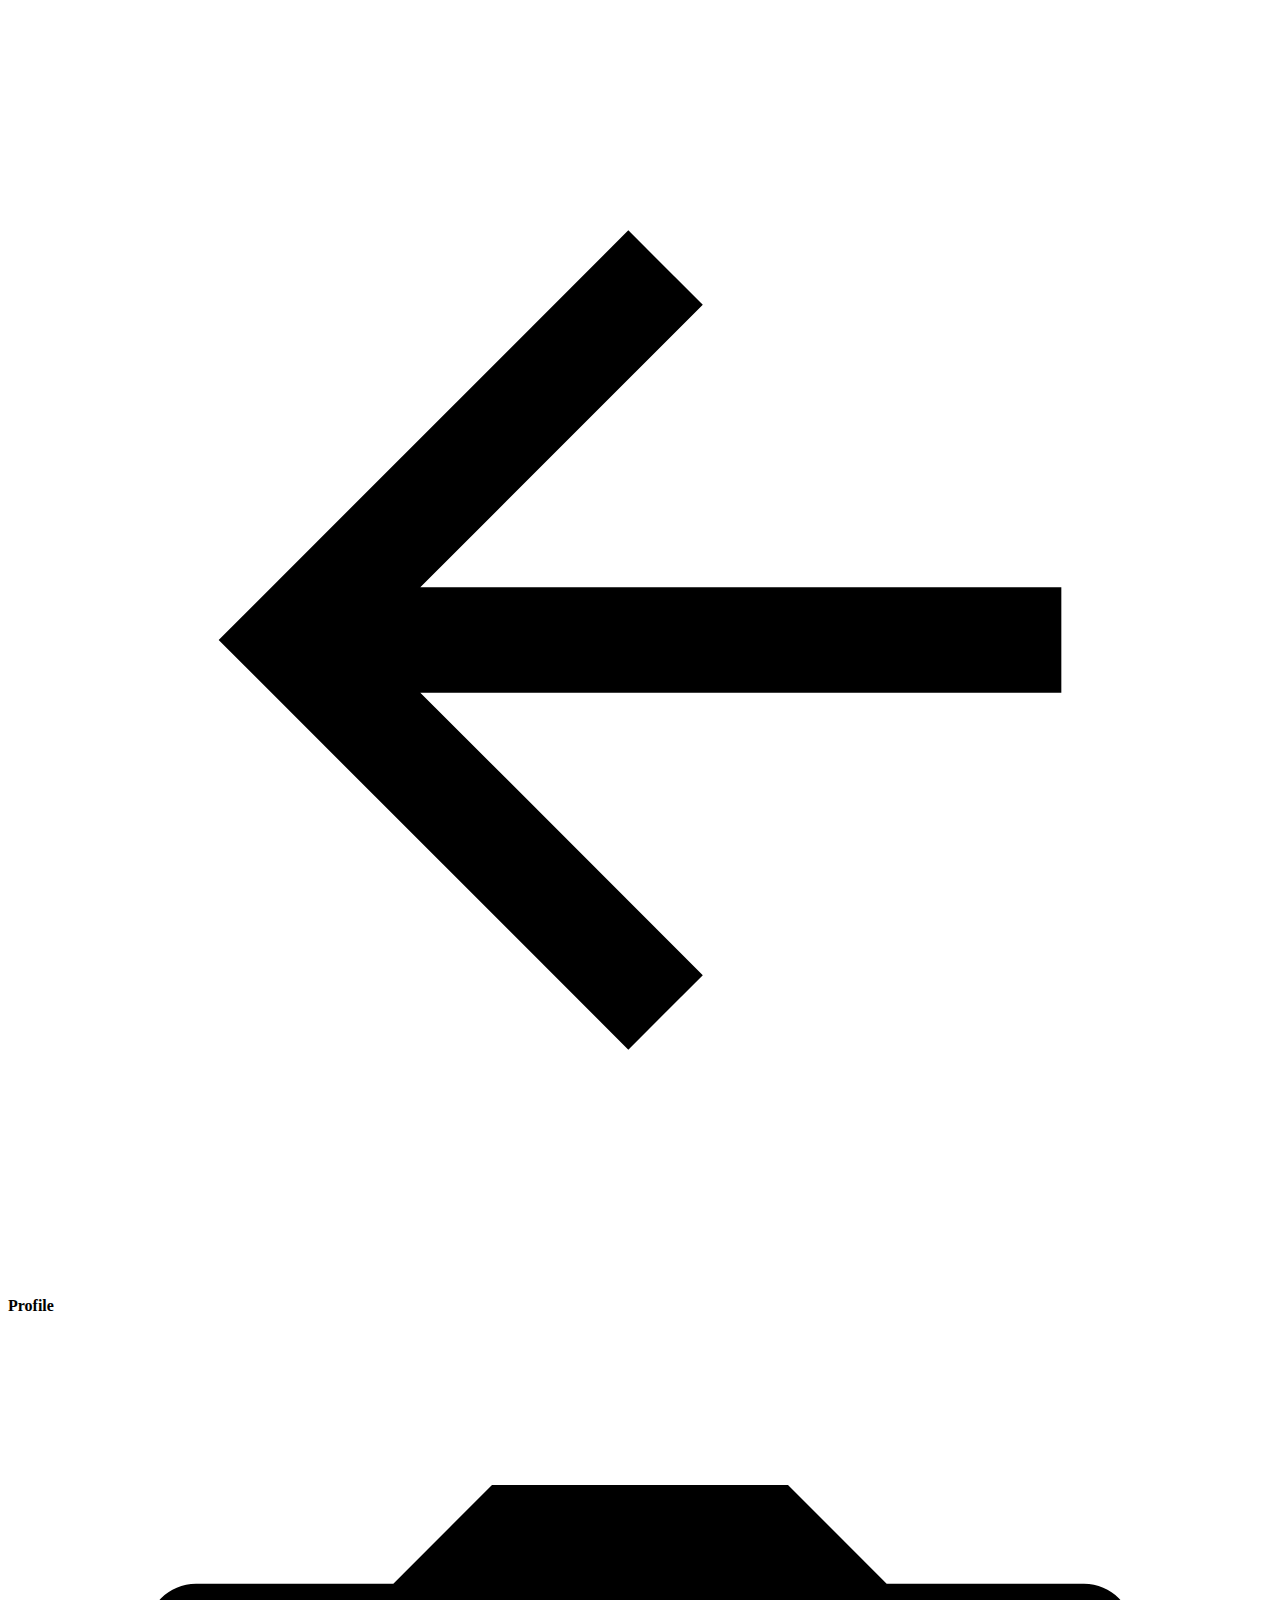
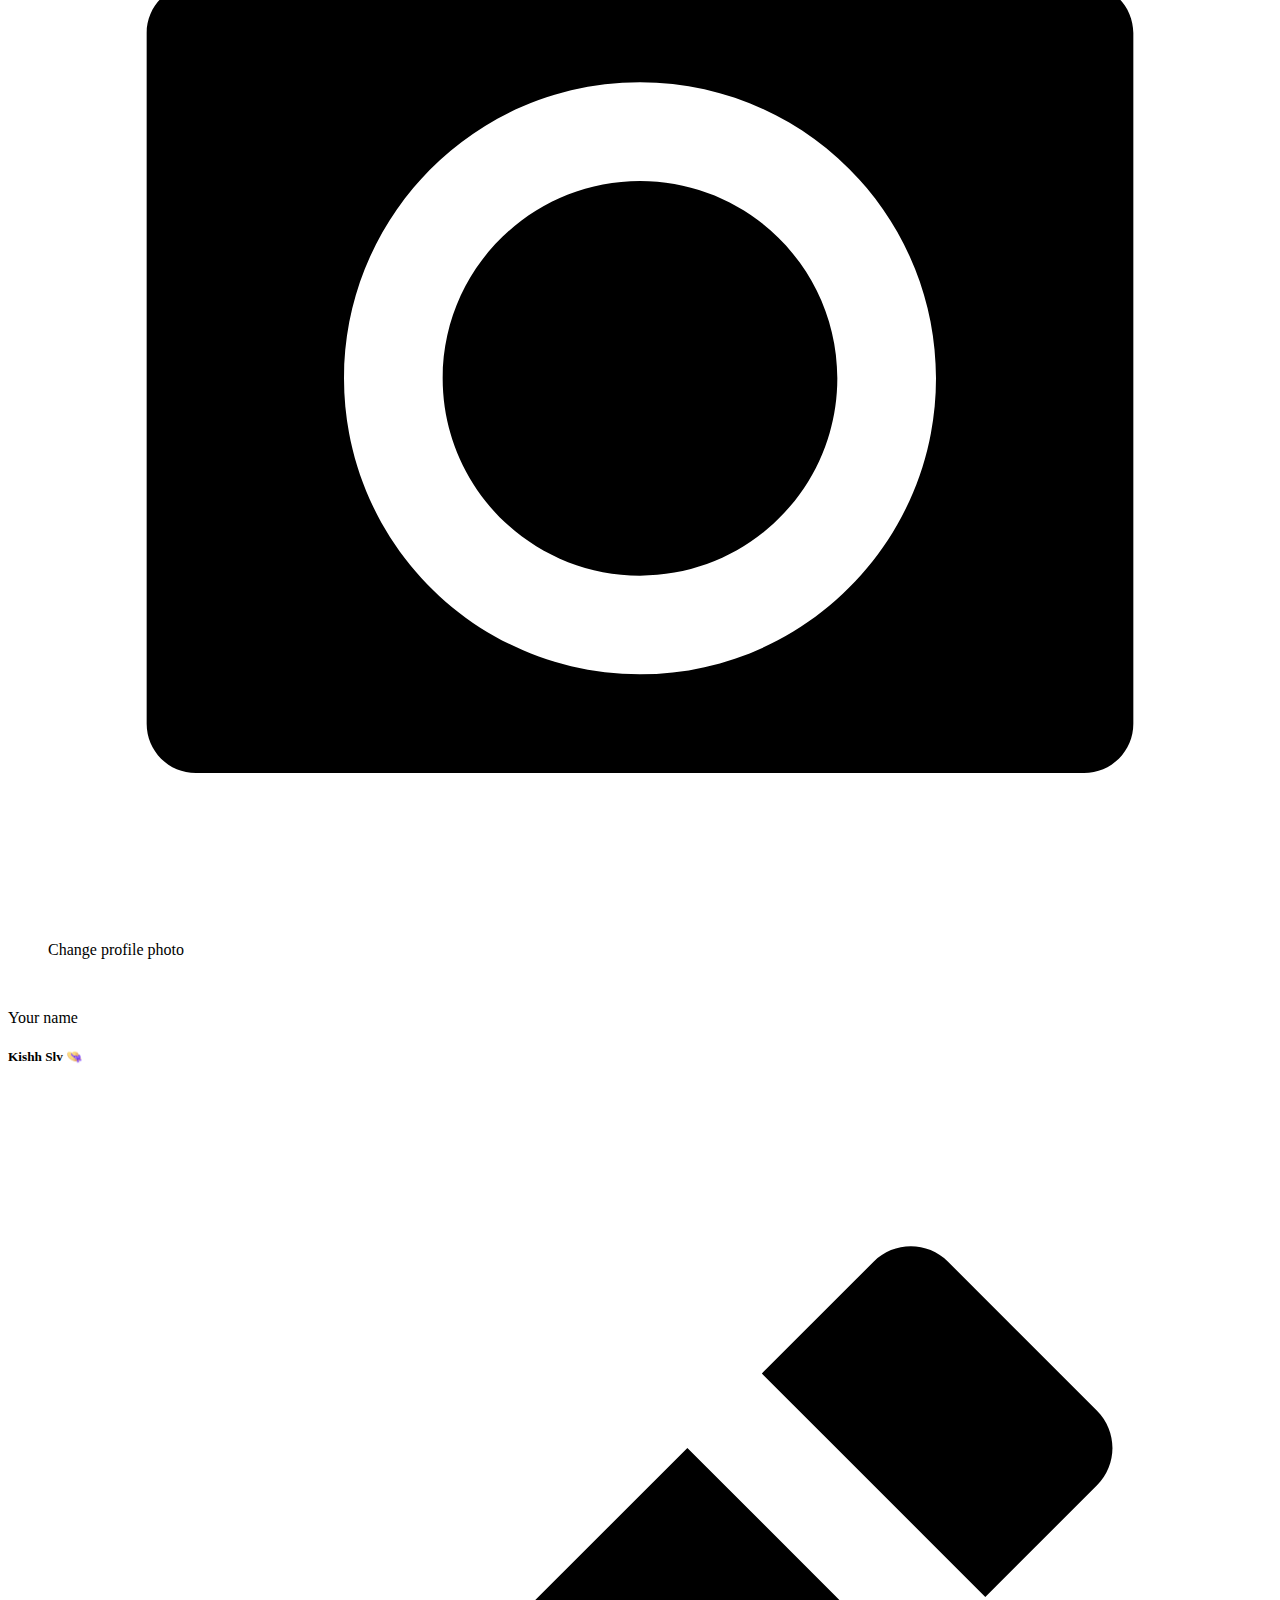
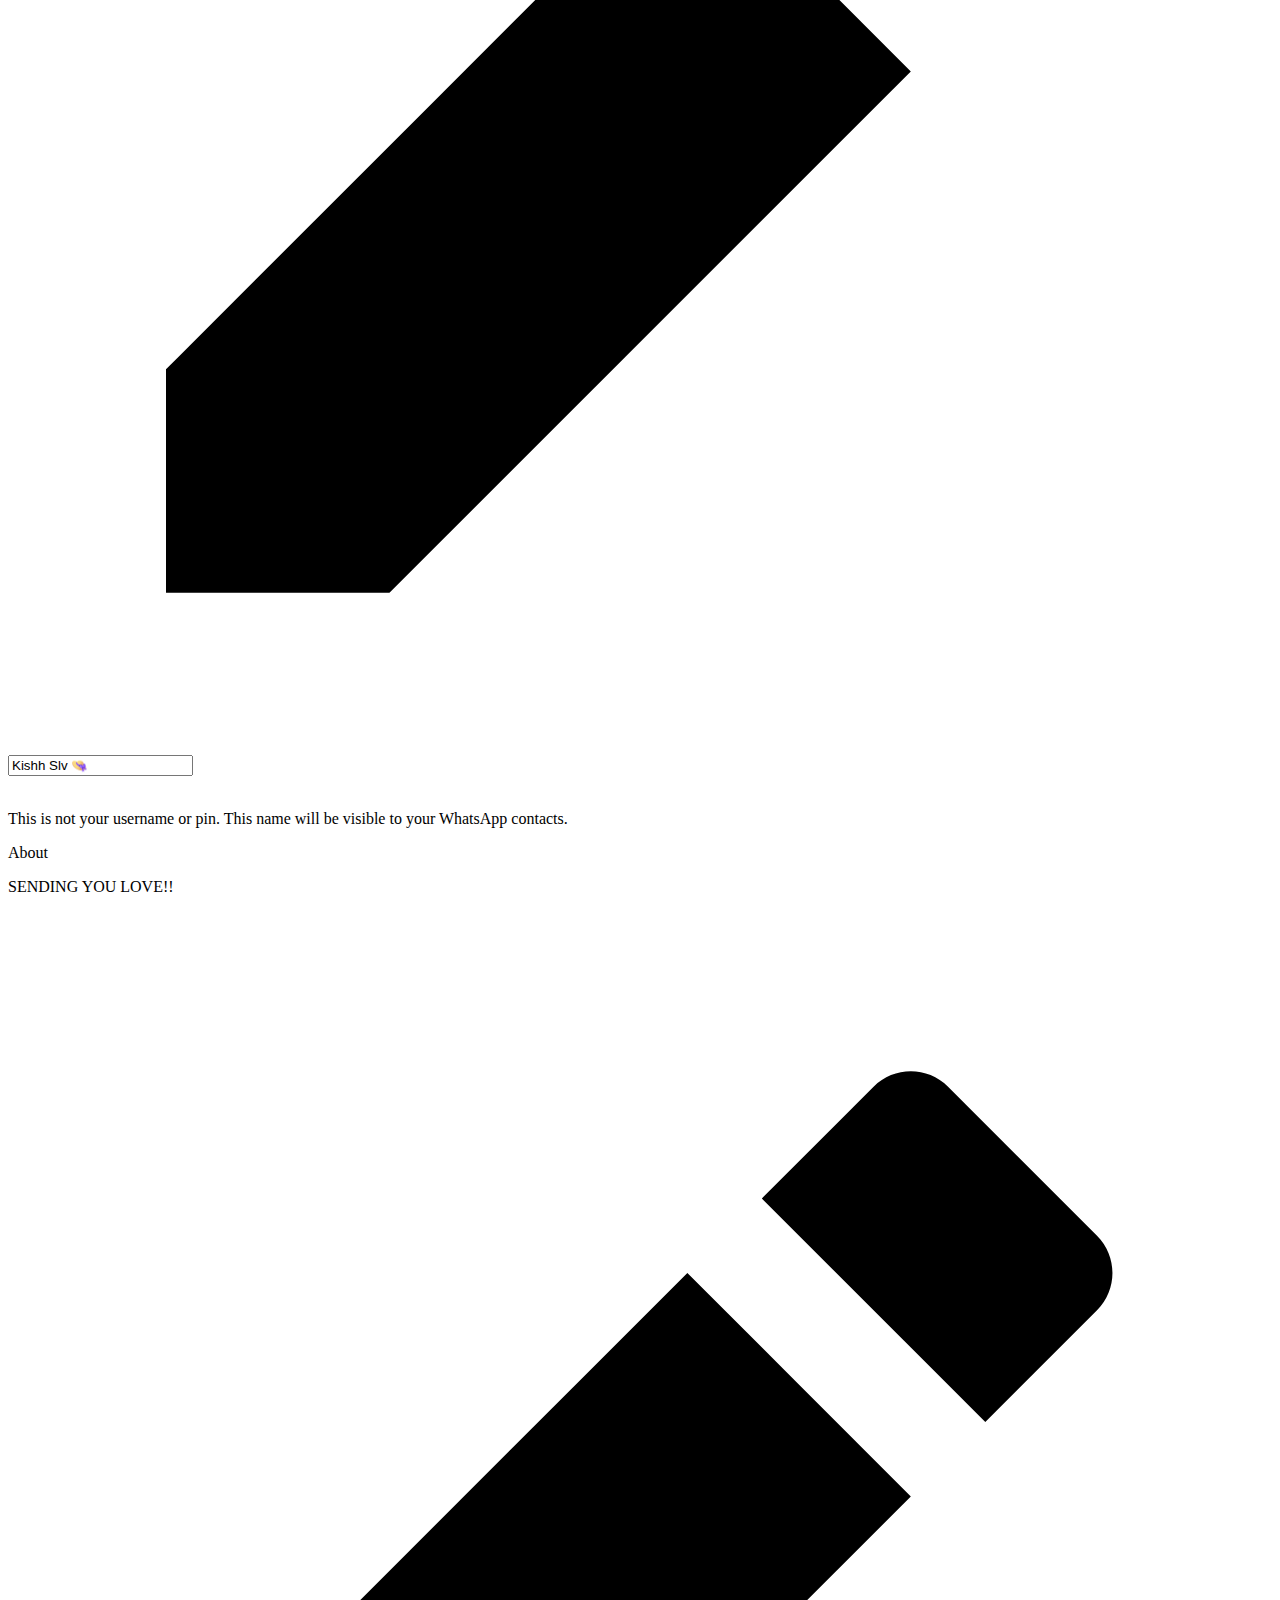
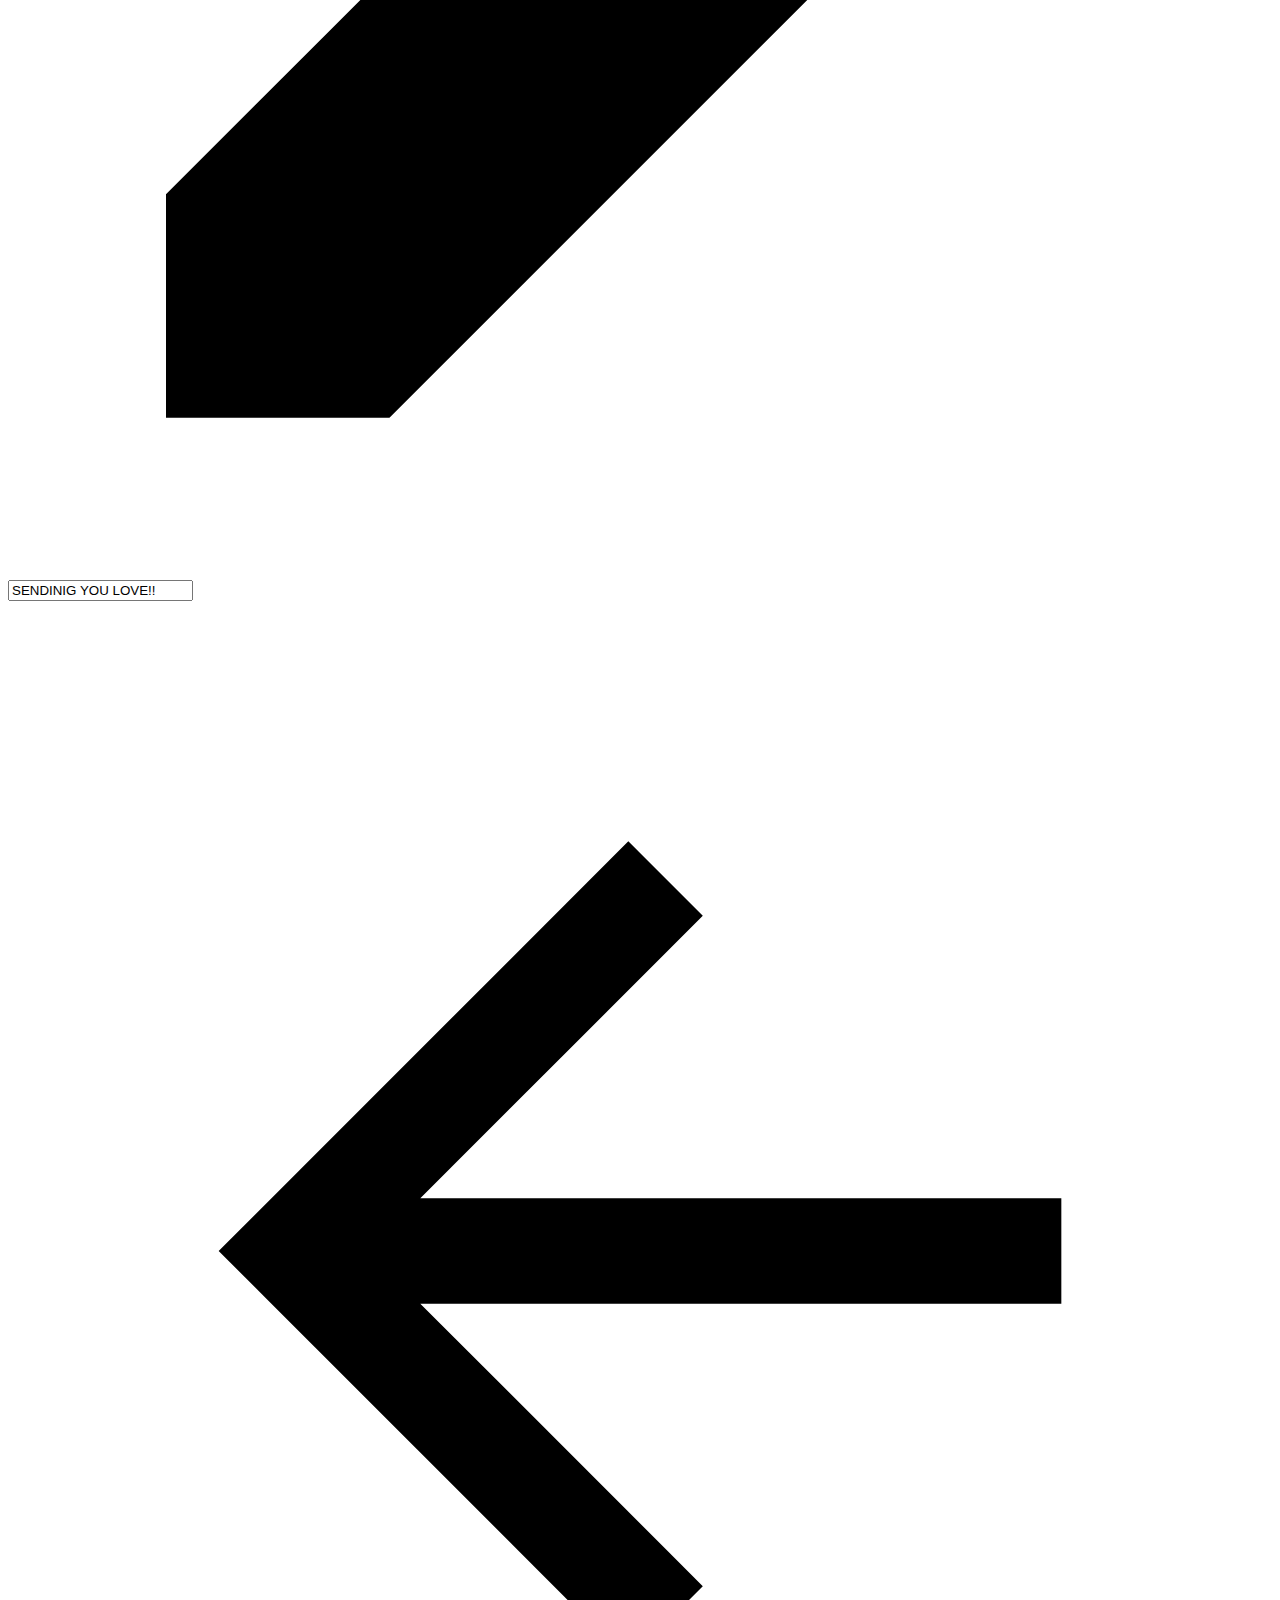
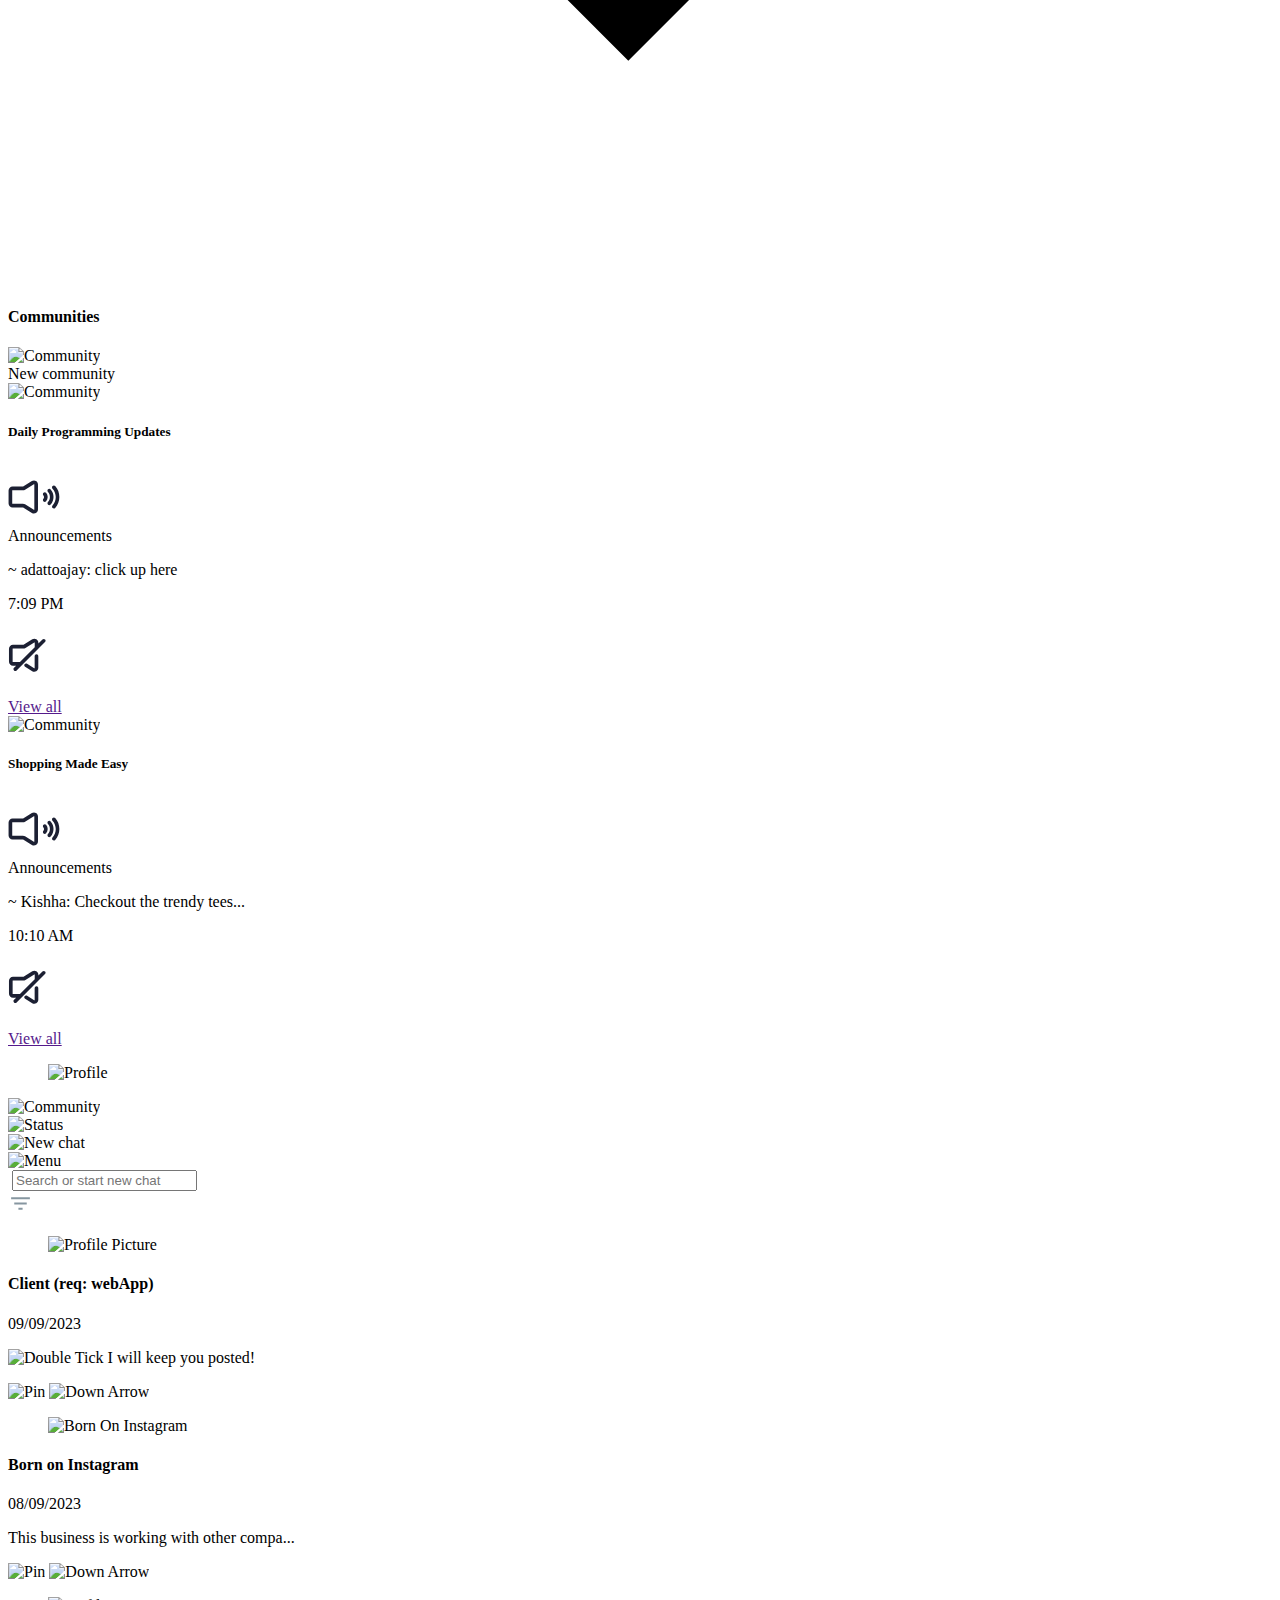
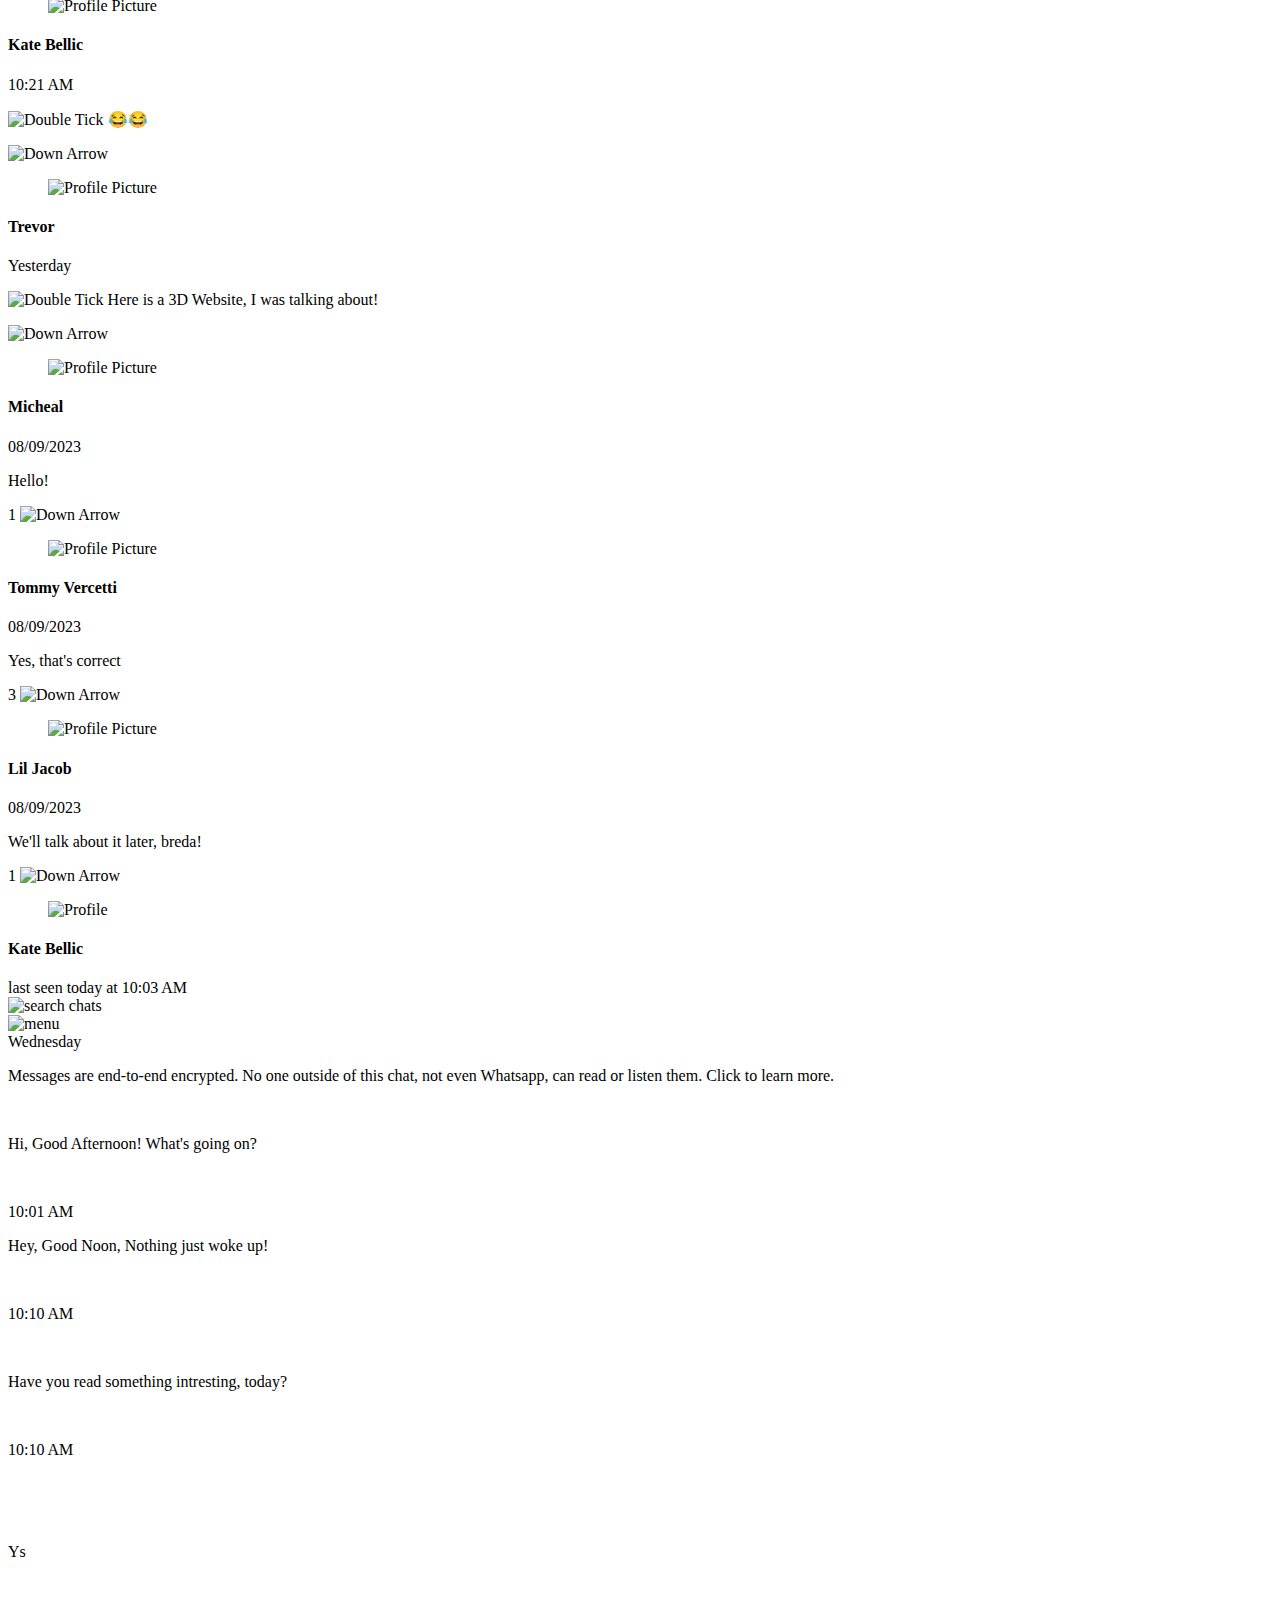
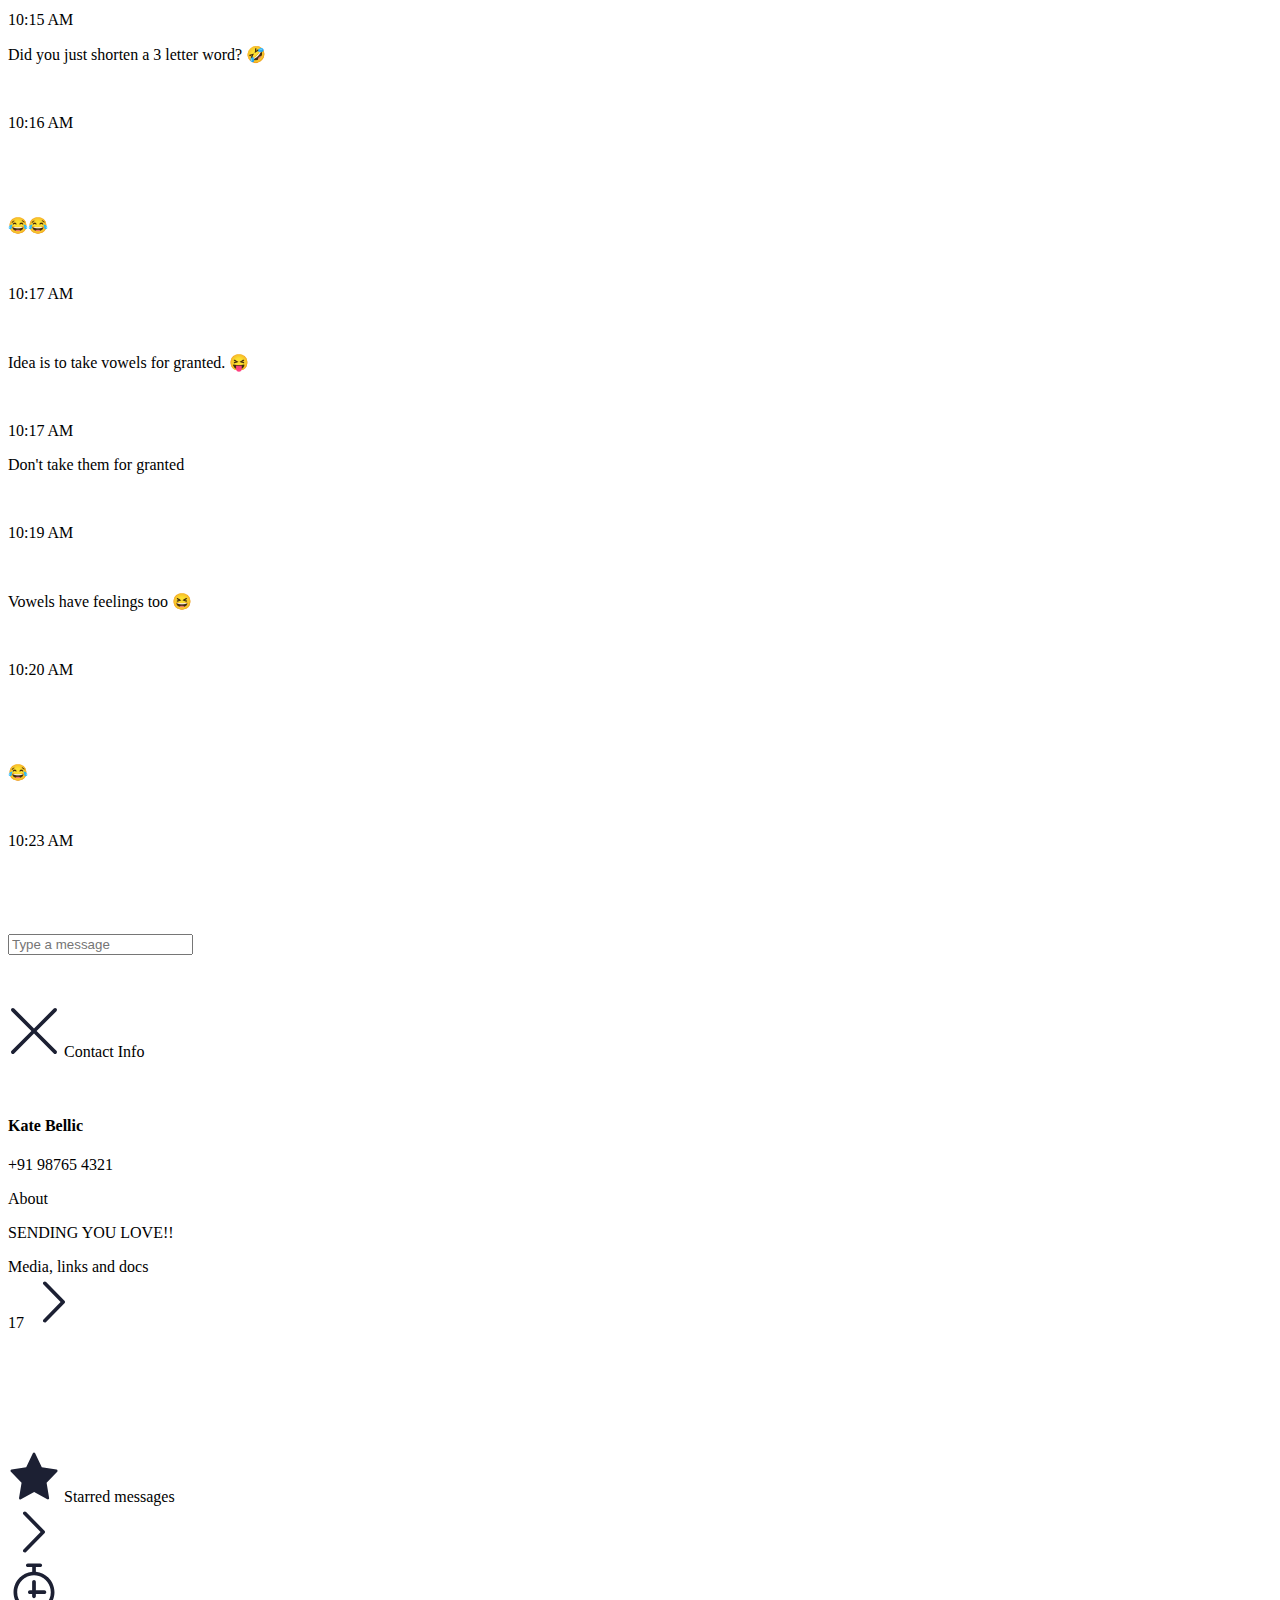
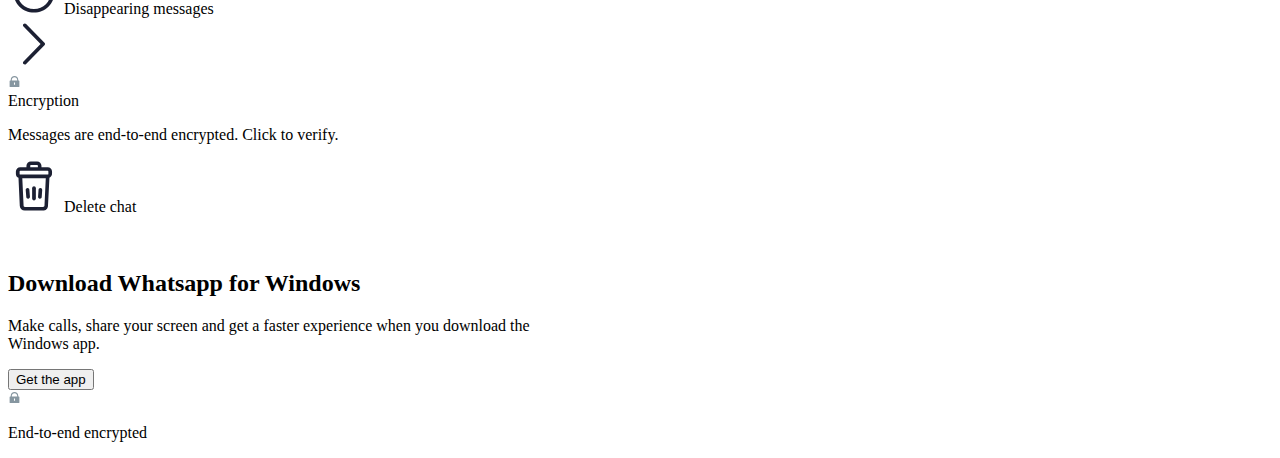
==== index.html @ ceca8d1b "Add files via upload" ====
<!DOCTYPE html>
<html lang="en">

<head>
    <meta charset="UTF-8">
    <meta name="viewport" content="width=device-width, initial-scale=1.0">
    <title>WhatsApp</title>
    <link rel="stylesheet" href="./assets/css/style.css">
    <link rel="stylesheet" href="./assets/css/profile.css">
    <link rel="stylesheet" href="./assets/css/contact-info.css">
    <link rel="stylesheet" href="./assets/css/community.css">
</head>

<body>
    <main>
        <!-- Profile -->
        <section id="profile" class="">
            <div class="profile__header">
                <svg xmlns="http://www.w3.org/2000/svg" id="profile-arrow" viewBox="0 0 24 24">
                    <path
                        d="M7.82843 10.9999H20V12.9999H7.82843L13.1924 18.3638L11.7782 19.778L4 11.9999L11.7782 4.22168L13.1924 5.63589L7.82843 10.9999Z">
                    </path>
                </svg>
                <h4>Profile</h4>
            </div>
            <div class="profile__body">
                <figure id="profile__hover-text">
                    <figcaption class="profile__hover-text">
                        <svg xmlns="http://www.w3.org/2000/svg" viewBox="0 0 24 24">
                            <path
                                d="M9 3H15L17 5H21C21.5523 5 22 5.44772 22 6V20C22 20.5523 21.5523 21 21 21H3C2.44772 21 2 20.5523 2 20V6C2 5.44772 2.44772 5 3 5H7L9 3ZM12 19C15.3137 19 18 16.3137 18 13C18 9.68629 15.3137 7 12 7C8.68629 7 6 9.68629 6 13C6 16.3137 8.68629 19 12 19ZM12 17C9.79086 17 8 15.2091 8 13C8 10.7909 9.79086 9 12 9C14.2091 9 16 10.7909 16 13C16 15.2091 14.2091 17 12 17Z">
                            </path>
                        </svg>
                        <p>Change profile photo</p>
                    </figcaption>
                    <input type="file" id="fileInput"
                        style="display: none; position: absolute;height: 100%;width: 100%;" accept="image/*">
                    <img src="./assets/images/profile-1.jpeg" alt="" id="profile-picture">
                </figure>
                <div class="profile__body__info">
                    <span>Your name</span>
                    <div class="profile__body__info-name" id="profile__body__info-name">
                        <h5 id="profile-name">Kishh Slv 👒</h5>
                        <svg xmlns="http://www.w3.org/2000/svg" id="edit-name-icon" viewBox="0 0 24 24">
                            <path
                                d="M12.8995 6.85431L17.1421 11.0969L7.24264 20.9964H3V16.7538L12.8995 6.85431ZM14.3137 5.44009L16.435 3.31877C16.8256 2.92825 17.4587 2.92825 17.8492 3.31877L20.6777 6.1472C21.0682 6.53772 21.0682 7.17089 20.6777 7.56141L18.5563 9.68273L14.3137 5.44009Z">
                            </path>
                        </svg>
                    </div>
                    <div class="flex invisible" id="edit-name-input-container">
                        <input type="text" id="profile-name-input" value="Kishh Slv 👒">
                        <div>
                            <img src="./assets/Icons/smile-24.png" alt="">
                            <img src="./assets/Icons/single-tick-mark-30.png" alt="" onclick="changeProfileName()">
                        </div>
                    </div>
                </div>
                <p>This is not your username or pin. This name will be visible to your WhatsApp contacts.</p>
                <div class="profile__body__info">
                    <span>About</span>
                    <div class="profile__body__info-name" id="profile__body__info-about">
                        <p id="profile-about">SENDING YOU LOVE!!</p>
                        <svg xmlns="http://www.w3.org/2000/svg" id="edit-about-icon" viewBox="0 0 24 24">
                            <path
                                d="M12.8995 6.85431L17.1421 11.0969L7.24264 20.9964H3V16.7538L12.8995 6.85431ZM14.3137 5.44009L16.435 3.31877C16.8256 2.92825 17.4587 2.92825 17.8492 3.31877L20.6777 6.1472C21.0682 6.53772 21.0682 7.17089 20.6777 7.56141L18.5563 9.68273L14.3137 5.44009Z">
                            </path>
                        </svg>
                    </div>
                    <div class="flex invisible" id="edit-about-input-container">
                        <input type="text" id="profile-about-input" value="SENDINIG YOU LOVE!!">
                        <div>
                            <img src="./assets/Icons/smile-24.png" alt="">
                            <img src="./assets/Icons/single-tick-mark-30.png" alt="" onclick="changeProfileAbout()">
                        </div>
                    </div>
                </div>
            </div>
        </section>

        <!-- Community -->
        <section id="community" class="">
            <div class="community__header profile__header">
                <svg xmlns="http://www.w3.org/2000/svg" id="communities_left_arrow" viewBox="0 0 24 24">
                    <path
                        d="M7.82843 10.9999H20V12.9999H7.82843L13.1924 18.3638L11.7782 19.778L4 11.9999L11.7782 4.22168L13.1924 5.63589L7.82843 10.9999Z">
                    </path>
                </svg>
                <h4>Communities</h4>
            </div>
            <div class="community__body">
                <div class="new__community flex">
                    <div class="new__community--icon">
                        <img src="./assets/Icons/community.png" alt="Community">
                    </div>
                    <span>New community</span>
                </div>
                <div class="community">
                    <div class="community__body--header">
                        <img src="./assets/Icons/community.png" alt="Community">
                        <h5>Daily Programming Updates</h5>
                    </div>
                    <hr style="border: none; background-color: var(--mid-gray); height: 1px;">
                    <div class="flex">
                        <div class="flex">
                            <svg fill="#1C2033" width="52" height="52" version="1.1" id="lni_lni-volume-high"
                                xmlns="http://www.w3.org/2000/svg" xmlns:xlink="http://www.w3.org/1999/xlink" x="0px"
                                y="0px" viewBox="0 0 64 64" style="enable-background:new 0 0 64 64;"
                                xml:space="preserve">
                                <g>
                                    <path d="M46.9,26.9c-0.8-0.9-2.3-1-3.2-0.1c-0.9,0.8-1,2.3-0.1,3.2c1,1.1,1,3,0,4.2c-0.8,0.9-0.8,2.3,0.1,3.2
		c0.4,0.4,1,0.6,1.5,0.6c0.6,0,1.2-0.2,1.7-0.7C49.5,34.3,49.5,29.7,46.9,26.9z" />
                                    <path d="M52.5,22.7c-0.8-0.9-2.3-1-3.2-0.1c-0.9,0.8-1,2.3-0.1,3.2c3.2,3.4,3.2,9,0,12.4c-0.8,0.9-0.8,2.3,0.1,3.2
		c0.4,0.4,1,0.6,1.5,0.6c0.6,0,1.2-0.2,1.7-0.7C57.2,36.2,57.2,27.8,52.5,22.7z" />
                                    <path d="M58.1,18.6c-0.8-0.9-2.3-1-3.2-0.1c-0.9,0.8-1,2.3-0.1,3.2c5.3,5.7,5.3,15,0,20.7c-0.8,0.9-0.8,2.3,0.1,3.2
		c0.4,0.4,1,0.6,1.5,0.6c0.6,0,1.2-0.2,1.7-0.7C64.9,38,64.9,26,58.1,18.6z" />
                                    <path d="M34.4,12.3c-1.6-0.9-3.5-0.8-5,0.1l-10.8,6.7c-0.1,0-0.1,0.1-0.2,0.1H5.6c-2.7,0-4.9,2.2-4.9,4.9v15.8
		c0,2.7,2.2,4.9,4.9,4.9h12.8c0.1,0,0.1,0,0.2,0.1l10.8,6.7c0.8,0.5,1.7,0.7,2.6,0.7c0.8,0,1.6-0.2,2.4-0.6c1.6-0.9,2.5-2.5,2.5-4.3
		V16.5C36.9,14.8,35.9,13.1,34.4,12.3z M32.4,47.5c0,0.2-0.1,0.3-0.2,0.3c-0.1,0.1-0.3,0.1-0.4,0L21,41h0c-0.8-0.5-1.7-0.7-2.6-0.7
		H5.6c-0.2,0-0.4-0.2-0.4-0.4V24.1c0-0.2,0.2-0.4,0.4-0.4h12.8c0.9,0,1.8-0.3,2.6-0.7l10.8-6.7c0.1-0.1,0.3-0.1,0.4,0
		c0.1,0.1,0.2,0.2,0.2,0.3V47.5z" />
                                </g>
                            </svg>
                            <div>
                                <span>Announcements</span>
                                <p>~ adattoajay: click up here</p>
                            </div>
                        </div>
                        <div>
                            <p>7:09 PM</p>
                            <div style="display: flex; align-items: center;">
                                <svg fill="#1C2033" width="52" height="52" version="1.1" id="lni_lni-volume-mute"
                                    xmlns="http://www.w3.org/2000/svg" xmlns:xlink="http://www.w3.org/1999/xlink"
                                    x="0px" y="0px" viewBox="0 0 64 64" style="enable-background:new 0 0 64 64;"
                                    xml:space="preserve">
                                    <g>
                                        <path d="M45.6,12.9c-0.9-0.9-2.3-0.9-3.2,0l-5,5v-1c0-1.8-1-3.4-2.5-4.3c-1.6-0.9-3.5-0.8-5,0.1l-10.8,6.7c-0.1,0-0.1,0.1-0.2,0.1
		H6.1c-2.7,0-4.9,2.2-4.9,4.9v15.8c0,2.7,2.2,4.9,4.9,4.9h4l-2.7,2.7c-0.9,0.9-0.9,2.3,0,3.2c0.4,0.4,1,0.7,1.6,0.7
		c0.6,0,1.2-0.2,1.6-0.7l34.9-35C46.5,15.2,46.5,13.8,45.6,12.9z M6.1,40.7c-0.2,0-0.4-0.2-0.4-0.4V24.5c0-0.2,0.2-0.4,0.4-0.4h12.8
		c0.9,0,1.8-0.3,2.6-0.7l10.8-6.7c0.1-0.1,0.3-0.1,0.4,0c0.1,0.1,0.2,0.2,0.2,0.3v5.4c0,0,0,0.1,0,0.1L14.7,40.7H6.1z" />
                                        <path d="M35.1,31.1c-1.2,0-2.3,1-2.3,2.3v14.5c0,0.2-0.1,0.3-0.2,0.3c-0.1,0.1-0.3,0.1-0.4,0l-8.7-5.4c-1.1-0.7-2.4-0.3-3.1,0.7
		c-0.7,1.1-0.3,2.4,0.7,3.1l8.7,5.4c0.8,0.5,1.7,0.7,2.6,0.7c0.8,0,1.6-0.2,2.4-0.6c1.6-0.9,2.5-2.5,2.5-4.3V33.4
		C37.4,32.1,36.4,31.1,35.1,31.1z" />
                                    </g>
                                </svg>
                                <div class="green--dot"></div>
                            </div>
                        </div>
                    </div>
                    <hr style="border: none; background-color: var(--mid-gray); height: 1px;">
                    <a href="">View all</a>
                </div>

                <div class="community">
                    <div class="community__body--header">
                        <img src="./assets/Icons/community.png" alt="Community">
                        <h5>Shopping Made Easy</h5>
                    </div>
                    <hr style="border: none; background-color: var(--mid-gray); height: 1px;">
                    <div class="flex">
                        <div class="flex">
                            <svg fill="#1C2033" width="52" height="52" version="1.1" id="lni_lni-volume-high"
                                xmlns="http://www.w3.org/2000/svg" xmlns:xlink="http://www.w3.org/1999/xlink" x="0px"
                                y="0px" viewBox="0 0 64 64" style="enable-background:new 0 0 64 64;"
                                xml:space="preserve">
                                <g>
                                    <path d="M46.9,26.9c-0.8-0.9-2.3-1-3.2-0.1c-0.9,0.8-1,2.3-0.1,3.2c1,1.1,1,3,0,4.2c-0.8,0.9-0.8,2.3,0.1,3.2
		c0.4,0.4,1,0.6,1.5,0.6c0.6,0,1.2-0.2,1.7-0.7C49.5,34.3,49.5,29.7,46.9,26.9z" />
                                    <path d="M52.5,22.7c-0.8-0.9-2.3-1-3.2-0.1c-0.9,0.8-1,2.3-0.1,3.2c3.2,3.4,3.2,9,0,12.4c-0.8,0.9-0.8,2.3,0.1,3.2
		c0.4,0.4,1,0.6,1.5,0.6c0.6,0,1.2-0.2,1.7-0.7C57.2,36.2,57.2,27.8,52.5,22.7z" />
                                    <path d="M58.1,18.6c-0.8-0.9-2.3-1-3.2-0.1c-0.9,0.8-1,2.3-0.1,3.2c5.3,5.7,5.3,15,0,20.7c-0.8,0.9-0.8,2.3,0.1,3.2
		c0.4,0.4,1,0.6,1.5,0.6c0.6,0,1.2-0.2,1.7-0.7C64.9,38,64.9,26,58.1,18.6z" />
                                    <path d="M34.4,12.3c-1.6-0.9-3.5-0.8-5,0.1l-10.8,6.7c-0.1,0-0.1,0.1-0.2,0.1H5.6c-2.7,0-4.9,2.2-4.9,4.9v15.8
		c0,2.7,2.2,4.9,4.9,4.9h12.8c0.1,0,0.1,0,0.2,0.1l10.8,6.7c0.8,0.5,1.7,0.7,2.6,0.7c0.8,0,1.6-0.2,2.4-0.6c1.6-0.9,2.5-2.5,2.5-4.3
		V16.5C36.9,14.8,35.9,13.1,34.4,12.3z M32.4,47.5c0,0.2-0.1,0.3-0.2,0.3c-0.1,0.1-0.3,0.1-0.4,0L21,41h0c-0.8-0.5-1.7-0.7-2.6-0.7
		H5.6c-0.2,0-0.4-0.2-0.4-0.4V24.1c0-0.2,0.2-0.4,0.4-0.4h12.8c0.9,0,1.8-0.3,2.6-0.7l10.8-6.7c0.1-0.1,0.3-0.1,0.4,0
		c0.1,0.1,0.2,0.2,0.2,0.3V47.5z" />
                                </g>
                            </svg>
                            <div>
                                <span>Announcements</span>
                                <p>~ Kishha: Checkout the trendy tees...</p>
                            </div>
                        </div>
                        <div>
                            <p>10:10 AM</p>
                            <div style="display: flex; align-items: center;">
                                <svg fill="#1C2033" width="52" height="52" version="1.1" id="lni_lni-volume-mute"
                                    xmlns="http://www.w3.org/2000/svg" xmlns:xlink="http://www.w3.org/1999/xlink"
                                    x="0px" y="0px" viewBox="0 0 64 64" style="enable-background:new 0 0 64 64;"
                                    xml:space="preserve">
                                    <g>
                                        <path d="M45.6,12.9c-0.9-0.9-2.3-0.9-3.2,0l-5,5v-1c0-1.8-1-3.4-2.5-4.3c-1.6-0.9-3.5-0.8-5,0.1l-10.8,6.7c-0.1,0-0.1,0.1-0.2,0.1
		H6.1c-2.7,0-4.9,2.2-4.9,4.9v15.8c0,2.7,2.2,4.9,4.9,4.9h4l-2.7,2.7c-0.9,0.9-0.9,2.3,0,3.2c0.4,0.4,1,0.7,1.6,0.7
		c0.6,0,1.2-0.2,1.6-0.7l34.9-35C46.5,15.2,46.5,13.8,45.6,12.9z M6.1,40.7c-0.2,0-0.4-0.2-0.4-0.4V24.5c0-0.2,0.2-0.4,0.4-0.4h12.8
		c0.9,0,1.8-0.3,2.6-0.7l10.8-6.7c0.1-0.1,0.3-0.1,0.4,0c0.1,0.1,0.2,0.2,0.2,0.3v5.4c0,0,0,0.1,0,0.1L14.7,40.7H6.1z" />
                                        <path d="M35.1,31.1c-1.2,0-2.3,1-2.3,2.3v14.5c0,0.2-0.1,0.3-0.2,0.3c-0.1,0.1-0.3,0.1-0.4,0l-8.7-5.4c-1.1-0.7-2.4-0.3-3.1,0.7
		c-0.7,1.1-0.3,2.4,0.7,3.1l8.7,5.4c0.8,0.5,1.7,0.7,2.6,0.7c0.8,0,1.6-0.2,2.4-0.6c1.6-0.9,2.5-2.5,2.5-4.3V33.4
		C37.4,32.1,36.4,31.1,35.1,31.1z" />
                                    </g>
                                </svg>
                                <div class="green--dot"></div>
                            </div>
                        </div>
                    </div>
                    <hr style="border: none; background-color: var(--mid-gray); height: 1px;">
                    <a href="">View all</a>
                </div>
            </div>
        </section>


        <!-- Chats Listing -->
        <section id="chats" class="">
            <div class="chats__header">
                <figure>
                    <img src="./assets/images/profile-1.jpeg" onclick="showProfile()" alt="Profile"
                        class="chats__header--profile">
                </figure>
                <div class="chats__header__icons">
                    <div class="chats__header--icon">
                        <img src="./assets/Icons/community.png" onclick="showCommunity()" alt="Community">
                    </div>
                    <div class="chats__header--icon--status">
                        <img src="./assets/Icons/round-48.png" alt="Status">
                    </div>
                    <div class="chats__header--icon--newChat">
                        <img src="./assets/Icons/comments.png" alt="New chat">
                    </div>
                    <div class="chats__header--icon">
                        <img src="./assets/Icons/menu-vertical.png" alt="Menu">
                    </div>
                </div>
            </div>
            <div class="chats__search">
                <div class="chats__search--input">
                    <img src="./assets/Icons/search.png" alt="">
                    <input type="text" placeholder="Search or start new chat">
                </div>
                <!-- <img src="./assets/Icons/" alt=""> -->
                <svg xmlns="http://www.w3.org/2000/svg" viewBox="0 0 24 24" width="25px" height="25px" fill="#8696a0"
                    style="cursor: pointer;">
                    <path d="M10 18H14V16H10V18ZM3 6V8H21V6H3ZM6 13H18V11H6V13Z"></path>
                </svg>
            </div>
            <div class="chats__listing">
                <div class="chat">
                    <div class="chat__profile">
                        <figure>
                            <img src="./assets/images/profile.jpg" alt="Profile Picture">
                        </figure>
                    </div>
                    <div class="chat__details">
                        <div class="chat__details--heading">
                            <h4>Client (req: webApp)</h4>
                            <span>09/09/2023</span>
                        </div>
                        <div class="chat__details--texts">
                            <p>
                                <img src="./assets/Icons/double-tick.png" class="chat__details--double-tick"
                                    alt="Double Tick">
                                I will keep you posted!
                            </p>
                            <div>
                                <img src="./assets/Icons/pin.png" alt="Pin">
                                <img src="./assets/Icons/down-arrow.png" class="chat__details--down-arrow"
                                    alt="Down Arrow">
                            </div>
                        </div>
                    </div>
                </div>
                <div class="chat">
                    <div class="chat__profile">
                        <figure>
                            <img src="./assets/images/meta-profile.jpeg" alt="Born On Instagram">
                        </figure>
                    </div>
                    <div class="chat__details">
                        <div class="chat__details--heading">
                            <h4>Born on Instagram</h4>
                            <span>08/09/2023</span>
                        </div>
                        <div class="chat__details--texts">
                            <p>
                                <!-- <img src="./assets/Icons/double-tick.png" class="chat__details--double-tick"
                                    alt="Double Tick"> -->
                                This business is working with other compa...
                            </p>
                            <div>
                                <img src="./assets/Icons/pin.png" alt="Pin">
                                <img src="./assets/Icons/down-arrow.png" class="chat__details--down-arrow"
                                    alt="Down Arrow">
                            </div>
                        </div>
                    </div>
                </div>
                <div class="chat chat--active">
                    <div class="chat__profile">
                        <figure>
                            <img src="./assets/images/profile-4.jpg" alt="Profile Picture">
                        </figure>
                    </div>
                    <div class="chat__details">
                        <div class="chat__details--heading">
                            <h4>Kate Bellic</h4>
                            <span>10:21 AM</span>
                        </div>
                        <div class="chat__details--texts">
                            <p>
                                <img src="./assets/Icons/double-tick.png" class="chat__details--double-tick"
                                    alt="Double Tick">
                                😂😂
                            </p>
                            <div>
                                <!-- <img src="./assets/Icons/pin.png" alt="Pin"> -->
                                <img src="./assets/Icons/down-arrow.png" class="chat__details--down-arrow"
                                    alt="Down Arrow">
                            </div>
                        </div>
                    </div>
                </div>
                <div class="chat">
                    <div class="chat__profile">
                        <figure>
                            <img src="./assets/images/profile-3.jpg" alt="Profile Picture">
                        </figure>
                    </div>
                    <div class="chat__details">
                        <div class="chat__details--heading">
                            <h4>Trevor</h4>
                            <span>Yesterday</span>
                        </div>
                        <div class="chat__details--texts">
                            <p>
                                <img src="./assets/Icons/double-tick.png" class="chat__details--double-tick"
                                    alt="Double Tick">
                                Here is a 3D Website, I was talking about!
                            </p>
                            <div>
                                <img src="./assets/Icons/down-arrow.png" class="chat__details--down-arrow"
                                    alt="Down Arrow">
                            </div>
                        </div>
                    </div>
                </div>
                <div class="chat unread">
                    <div class="chat__profile">
                        <figure>
                            <img src="./assets/images/profile-2.jpg" alt="Profile Picture">
                        </figure>
                    </div>
                    <div class="chat__details">
                        <div class="chat__details--heading">
                            <h4>Micheal</h4>
                            <span>08/09/2023</span>
                        </div>
                        <div class="chat__details--texts">
                            <p>
                                <!-- <img src="./assets/Icons/double-tick.png" class="chat__details--double-tick"
                                    alt="Double Tick"> -->
                                Hello!
                            </p>
                            <div>
                                <span class="unread--message--count">1</span>
                                <img src="./assets/Icons/down-arrow.png" class="chat__details--down-arrow"
                                    alt="Down Arrow">
                            </div>
                        </div>
                    </div>
                </div>
                <div class="chat unread">
                    <div class="chat__profile">
                        <figure>
                            <img src="./assets/images/profile-5.jpeg" alt="Profile Picture">
                        </figure>
                    </div>
                    <div class="chat__details">
                        <div class="chat__details--heading">
                            <h4>Tommy Vercetti</h4>
                            <span>08/09/2023</span>
                        </div>
                        <div class="chat__details--texts">
                            <p>
                                <!-- <img src="./assets/Icons/double-tick.png" class="chat__details--double-tick"
                                    alt="Double Tick"> -->
                                Yes, that's correct
                            </p>
                            <div>
                                <span class="unread--message--count">3</span>
                                <img src="./assets/Icons/down-arrow.png" class="chat__details--down-arrow"
                                    alt="Down Arrow">
                            </div>
                        </div>
                    </div>
                </div>
                <div class="chat unread">
                    <div class="chat__profile">
                        <figure>
                            <img src="./assets/images/profile-6.jpg" alt="Profile Picture">
                        </figure>
                    </div>
                    <div class="chat__details">
                        <div class="chat__details--heading">
                            <h4>Lil Jacob</h4>
                            <span>08/09/2023</span>
                        </div>
                        <div class="chat__details--texts">
                            <p>
                                <!-- <img src="./assets/Icons/double-tick.png" class="chat__details--double-tick"
                                    alt="Double Tick"> -->
                                We'll talk about it later, breda!
                            </p>
                            <div>
                                <span class="unread--message--count">1</span>
                                <img src="./assets/Icons/down-arrow.png" class="chat__details--down-arrow"
                                    alt="Down Arrow">
                            </div>
                        </div>
                    </div>
                </div>
            </div>
        </section>

        <!-- An Opened Chat -->
        <section id="opened__chat" class="invisible">
            <div class="opened__chat__header">
                <div class="opened__chat__profile">
                    <figure>
                        <img src="./assets/images/profile-4.jpg" alt="Profile" class="chats__header--profile">
                    </figure>
                    <div>
                        <h4>Kate Bellic</h4>
                        <span>last seen today at 10:03 AM</span>
                    </div>
                </div>
                <div class="opened__chat__icons">
                    <div class="opened__chat-icon">
                        <img src="./assets/Icons/search.png" alt="search chats">
                    </div>
                    <div class="opened__chat-icon--menu">
                        <img src="./assets/Icons/menu-vertical.png" alt="menu">
                    </div>
                </div>
            </div>
            <div class="opened__chat__body">
                <span class="opened__chat__body-day">Wednesday</span>
                <p>Messages are end-to-end encrypted. No one outside of this chat, not even Whatsapp, can read or listen
                    them. Click to learn more.
                </p>

                <section class="sent-chat">
                    <div class="opened__chat--message-container">
                        <figure>
                            <img src="./assets/Icons/smile-24.png" class="chat__sent__message-icon" alt="">
                        </figure>
                        <div class="opened__chat-sent--message">
                            <div class="opened__chat-sent--message-triangle-shape">
                                <div class="up"></div>
                                <div class="down"></div>
                                <div class="left"></div>
                                <div class="right"></div>
                            </div>
                            <div class="flex">
                                <p>
                                    Hi, Good Afternoon!
                                    What's going on?
                                </p>
                                <figure>
                                    <img src="./assets/Icons/down-arrow.png" class="chat__sent__message-icon down-arrow"
                                        alt="">
                                </figure>
                            </div>
                            <div class="opened__chat__seen-info">
                                <span>10:01 AM</span>
                                <img src="./assets/Icons/double-tick-blue.png" alt="">
                            </div>
                        </div>
                    </div>
                </section>

                <section class="received-chat">
                    <div class="opened__chat--message-container">
                        <div class="opened__chat-received--message">
                            <div class="opened__chat-received--message-triangle-shape">
                                <div class="right"></div>
                            </div>
                            <div class="flex">
                                <p>
                                    Hey, Good Noon, Nothing just woke up!
                                </p>
                                <figure>
                                    <img src="./assets/Icons/down-arrow.png" class="chat__sent__message-icon down-arrow"
                                        alt="">
                                </figure>
                            </div>
                            <div class="opened__chat__seen-info">
                                <span>10:10 AM</span>
                                <img src="./assets/Icons/double-tick-blue.png" alt="">
                            </div>
                        </div>
                        <figure>
                            <img src="./assets/Icons/smile-24.png" class="chat__sent__message-icon" alt="">
                        </figure>
                    </div>
                </section>

                <section class="received-chat">
                    <div class="opened__chat--message-container">
                        <div class="opened__chat-received--message">
                            <div class="opened__chat-received--message-triangle-shape">
                                <div class="right"></div>
                            </div>
                            <div class="flex">
                                <p>
                                    Have you read something intresting, today?
                                </p>
                                <figure>
                                    <img src="./assets/Icons/down-arrow.png" class="chat__sent__message-icon down-arrow"
                                        alt="">
                                </figure>
                            </div>
                            <div class="opened__chat__seen-info">
                                <span>10:10 AM</span>
                                <img src="./assets/Icons/double-tick-blue.png" alt="">
                            </div>
                        </div>
                        <figure>
                            <img src="./assets/Icons/smile-24.png" class="chat__sent__message-icon" alt="">
                        </figure>
                    </div>
                </section>

                <section class="sent-chat">
                    <div class="opened__chat--message-container">
                        <figure>
                            <img src="./assets/Icons/smile-24.png" class="chat__sent__message-icon" alt="">
                        </figure>
                        <div class="opened__chat-sent--message">
                            <div class="opened__chat-sent--message-triangle-shape">
                                <div class="up"></div>
                                <div class="down"></div>
                                <div class="left"></div>
                                <div class="right"></div>
                            </div>
                            <div class="flex">
                                <p>
                                    Ys
                                </p>
                                <figure>
                                    <img src="./assets/Icons/down-arrow.png" class="chat__sent__message-icon down-arrow"
                                        alt="">
                                </figure>
                            </div>
                            <div class="opened__chat__seen-info">
                                <span>10:15 AM</span>
                                <img src="./assets/Icons/double-tick-blue.png" alt="">
                            </div>
                        </div>
                    </div>
                </section>

                <section class="received-chat">
                    <div class="opened__chat--message-container">
                        <div class="opened__chat-received--message">
                            <div class="opened__chat-received--message-triangle-shape">
                                <div class="right"></div>
                            </div>
                            <div class="flex">
                                <p>
                                    Did you just shorten a 3 letter word? 🤣
                                </p>
                                <figure>
                                    <img src="./assets/Icons/down-arrow.png" class="chat__sent__message-icon down-arrow"
                                        alt="">
                                </figure>
                            </div>
                            <div class="opened__chat__seen-info">
                                <span>10:16 AM</span>
                                <img src="./assets/Icons/double-tick-blue.png" alt="">
                            </div>
                        </div>
                        <figure>
                            <img src="./assets/Icons/smile-24.png" class="chat__sent__message-icon" alt="">
                        </figure>
                    </div>
                </section>

                <section class="sent-chat">
                    <div class="opened__chat--message-container">
                        <figure>
                            <img src="./assets/Icons/smile-24.png" class="chat__sent__message-icon" alt="">
                        </figure>
                        <div class="opened__chat-sent--message">
                            <div class="opened__chat-sent--message-triangle-shape">
                                <div class="up"></div>
                                <div class="down"></div>
                                <div class="left"></div>
                                <div class="right"></div>
                            </div>
                            <div class="flex">
                                <p>
                                    😂😂
                                </p>
                                <figure>
                                    <img src="./assets/Icons/down-arrow.png" class="chat__sent__message-icon down-arrow"
                                        alt="">
                                </figure>
                            </div>
                            <div class="opened__chat__seen-info">
                                <span>10:17 AM</span>
                                <img src="./assets/Icons/double-tick-blue.png" alt="">
                            </div>
                        </div>
                    </div>
                </section>
                <section class="sent-chat">
                    <div class="opened__chat--message-container">
                        <figure>
                            <img src="./assets/Icons/smile-24.png" class="chat__sent__message-icon" alt="">
                        </figure>
                        <div class="opened__chat-sent--message">
                            <div class="opened__chat-sent--message-triangle-shape">
                                <div class="up"></div>
                                <div class="down"></div>
                                <div class="left"></div>
                                <div class="right"></div>
                            </div>
                            <div class="flex">
                                <p>
                                    Idea is to take vowels for granted. 😝
                                </p>
                                <figure>
                                    <img src="./assets/Icons/down-arrow.png" class="chat__sent__message-icon down-arrow"
                                        alt="">
                                </figure>
                            </div>
                            <div class="opened__chat__seen-info">
                                <span>10:17 AM</span>
                                <img src="./assets/Icons/double-tick-blue.png" alt="">
                            </div>
                        </div>
                    </div>
                </section>

                <section class="received-chat">
                    <div class="opened__chat--message-container">
                        <div class="opened__chat-received--message">
                            <div class="opened__chat-received--message-triangle-shape">
                                <div class="right"></div>
                            </div>
                            <div class="flex">
                                <p>
                                    Don't take them for granted
                                </p>
                                <figure>
                                    <img src="./assets/Icons/down-arrow.png" class="chat__sent__message-icon down-arrow"
                                        alt="">
                                </figure>
                            </div>
                            <div class="opened__chat__seen-info">
                                <span>10:19 AM</span>
                                <img src="./assets/Icons/double-tick-blue.png" alt="">
                            </div>
                        </div>
                        <figure>
                            <img src="./assets/Icons/smile-24.png" class="chat__sent__message-icon" alt="">
                        </figure>
                    </div>
                </section>

                <section class="received-chat">
                    <div class="opened__chat--message-container">
                        <div class="opened__chat-received--message">
                            <div class="opened__chat-received--message-triangle-shape">
                                <div class="right"></div>
                            </div>
                            <div class="flex">
                                <p>
                                    Vowels have feelings too 😆
                                </p>
                                <figure>
                                    <img src="./assets/Icons/down-arrow.png" class="chat__sent__message-icon down-arrow"
                                        alt="">
                                </figure>
                            </div>
                            <div class="opened__chat__seen-info">
                                <span>10:20 AM</span>
                                <img src="./assets/Icons/double-tick-blue.png" alt="">
                            </div>
                        </div>
                        <figure>
                            <img src="./assets/Icons/smile-24.png" class="chat__sent__message-icon" alt="">
                        </figure>
                    </div>
                </section>

                <section class="sent-chat">
                    <div class="opened__chat--message-container">
                        <figure>
                            <img src="./assets/Icons/smile-24.png" class="chat__sent__message-icon" alt="">
                        </figure>
                        <div class="opened__chat-sent--message">
                            <div class="opened__chat-sent--message-triangle-shape">
                                <div class="right"></div>
                            </div>
                            <div class="flex">
                                <p class="sent-message">
                                    😂
                                </p>
                                <figure>
                                    <img src="./assets/Icons/down-arrow.png" class="chat__sent__message-icon down-arrow"
                                        alt="">
                                </figure>
                            </div>
                            <div class="opened__chat__seen-info">
                                <span>10:23 AM</span>
                                <img src="./assets/Icons/double-tick-blue.png" alt="">
                            </div>
                        </div>
                    </div>
                </section>
            </div>
            <div class="opened__chat__footer">
                <figure>
                    <img src="./assets/Icons/smile-24.png" class="opened__chat__footer--smile-icon" alt="">
                </figure>
                <figure>
                    <img src="./assets/Icons/plus-24.png" alt="">
                </figure>
                <input type="text" name="" id="" placeholder="Type a message">
                <figure>
                    <img src="./assets/Icons/send-30.png" alt="">
                </figure>
            </div>
        </section>

        <!-- Opened Chat Contact Info -->
        <section id="contact-info" class="">
            <div class="contact__info__header">
                <?xml version="1.0" encoding="utf-8"?>
                <!-- Generator: Adobe Illustrator 22.0.0, SVG Export Plug-In . SVG Version: 6.00 Build 0)  -->
                <svg fill="#1C2033" width="52" height="52" version="1.1" id="contact__info-close"
                    xmlns="http://www.w3.org/2000/svg" xmlns:xlink="http://www.w3.org/1999/xlink" x="0px" y="0px"
                    viewBox="0 0 64 64" style="enable-background:new 0 0 64 64;" xml:space="preserve">
                    <path d="M35.2,32L59.6,7.6c0.9-0.9,0.9-2.3,0-3.2c-0.9-0.9-2.3-0.9-3.2,0L32,28.8L7.6,4.4c-0.9-0.9-2.3-0.9-3.2,0
	c-0.9,0.9-0.9,2.3,0,3.2L28.8,32L4.4,56.4c-0.9,0.9-0.9,2.3,0,3.2c0.4,0.4,1,0.7,1.6,0.7c0.6,0,1.2-0.2,1.6-0.7L32,35.2l24.4,24.4
	c0.4,0.4,1,0.7,1.6,0.7c0.6,0,1.2-0.2,1.6-0.7c0.9-0.9,0.9-2.3,0-3.2L35.2,32z" />
                </svg>
                <span>Contact Info</span>
            </div>
            <div class="contact__info__body">
                <div class="contact__info__body__profile">
                    <figure>
                        <img src="./assets/images/profile-4.jpg" alt="">
                    </figure>
                    <h4>Kate Bellic</h4>
                    <p>+91 98765 4321</p>
                </div>
                <div class="contact__info__body__about">
                    <span>About</span>
                    <div class="profile__body__info-name">
                        <p>SENDING YOU LOVE!!</p>
                    </div>
                </div>
                <div class="contact__info__body__media">
                    <div class="flex">
                        <span>Media, links and docs</span>
                        <div class="flex">
                            <span>17</span>
                            <?xml version="1.0" encoding="utf-8"?>
                            <!-- Generator: Adobe Illustrator 22.0.0, SVG Export Plug-In . SVG Version: 6.00 Build 0)  -->
                            <svg fill="#1C2033" width="52" height="52" version="1.1" id="lni_lni-chevron-right"
                                xmlns="http://www.w3.org/2000/svg" xmlns:xlink="http://www.w3.org/1999/xlink" x="0px"
                                y="0px" viewBox="0 0 64 64" style="enable-background:new 0 0 64 64;"
                                xml:space="preserve">
                                <g>
                                    <path d="M20.7,57.3c-0.6,0-1.1-0.2-1.6-0.6c-0.9-0.9-0.9-2.3,0-3.2L40.1,32L19.1,10.6c-0.9-0.9-0.9-2.3,0-3.2
		c0.9-0.9,2.3-0.9,3.2,0l22.6,23c0.9,0.9,0.9,2.3,0,3.2l-22.6,23C21.9,57,21.3,57.3,20.7,57.3z" />
                                </g>
                            </svg>
                        </div>
                    </div>
                    <div class="contact__info__body__media-images">
                        <figure>
                            <img src="./assets/images/whatsapp-banner.png" alt="">
                            <div class="mask"></div>
                        </figure>
                        <figure>
                            <img src="./assets/images/whatsapp-banner.png" alt="">
                            <div class="mask"></div>
                        </figure>
                        <figure>
                            <img src="./assets/images/whatsapp-banner.png" alt="">
                            <div class="mask"></div>
                        </figure>
                    </div>
                </div>
                <div class="contact__info__body__otherOptions">
                    <div class="flex">
                        <div>
                            <svg fill="#1C2033" width="52" height="52" version="1.1" id="lni_lni-star-fill"
                                xmlns="http://www.w3.org/2000/svg" xmlns:xlink="http://www.w3.org/1999/xlink" x="0px"
                                y="0px" viewBox="0 0 64 64" style="enable-background:new 0 0 64 64;"
                                xml:space="preserve">
                                <path
                                    d="M59.7,23.9l-18.1-2.8L33.4,3.9c-0.6-1.2-2.2-1.2-2.8,0l-8.2,17.3L4.4,23.9c-1.3,0.2-1.8,1.9-0.8,2.8l13.1,13.5l-3.1,18.9
	c-0.2,1.3,1.1,2.4,2.3,1.6l16.3-8.9l16.2,8.9c1.1,0.6,2.5-0.4,2.2-1.6l-3.1-18.9l13.1-13.5C61.4,25.8,61,24.1,59.7,23.9z" />
                            </svg>
                            <span>Starred messages</span>
                        </div>
                        <svg fill="#1C2033" width="52" height="52" version="1.1" id="lni_lni-chevron-right"
                            xmlns="http://www.w3.org/2000/svg" xmlns:xlink="http://www.w3.org/1999/xlink" x="0px"
                            y="0px" viewBox="0 0 64 64" style="enable-background:new 0 0 64 64;" xml:space="preserve">
                            <g>
                                <path d="M20.7,57.3c-0.6,0-1.1-0.2-1.6-0.6c-0.9-0.9-0.9-2.3,0-3.2L40.1,32L19.1,10.6c-0.9-0.9-0.9-2.3,0-3.2
		c0.9-0.9,2.3-0.9,3.2,0l22.6,23c0.9,0.9,0.9,2.3,0,3.2l-22.6,23C21.9,57,21.3,57.3,20.7,57.3z" />
                            </g>
                        </svg>
                    </div>
                    <div class="flex">
                        <div>
                            <svg fill="#1C2033" width="52" height="52" version="1.1" id="lni_lni-timer"
                                xmlns="http://www.w3.org/2000/svg" xmlns:xlink="http://www.w3.org/1999/xlink" x="0px"
                                y="0px" viewBox="0 0 64 64" style="enable-background:new 0 0 64 64;"
                                xml:space="preserve">
                                <g>
                                    <path d="M34.3,12V6.3h5.4c1.2,0,2.3-1,2.3-2.3s-1-2.3-2.3-2.3H24.4c-1.2,0-2.3,1-2.3,2.3s1,2.3,2.3,2.3h5.4V12
		C16.9,13.2,6.8,24,6.8,37.1C6.8,51,18.1,62.3,32,62.3S57.2,51,57.2,37.1C57.2,24,47.1,13.2,34.3,12z M32,57.8
		c-11.4,0-20.7-9.3-20.7-20.7S20.6,16.4,32,16.4s20.7,9.3,20.7,20.7S43.4,57.8,32,57.8z" />
                                    <path d="M44.7,34.8H34.3V24.4c0-1.2-1-2.3-2.3-2.3c-1.2,0-2.3,1-2.3,2.3v10.5h-2.8c-1.2,0-2.3,1-2.3,2.3s1,2.3,2.3,2.3h2.8v2.8
		c0,1.2,1,2.3,2.3,2.3c1.2,0,2.3-1,2.3-2.3v-2.8h10.5c1.2,0,2.3-1,2.3-2.3S46,34.8,44.7,34.8z" />
                                </g>
                            </svg>
                            <span>Disappearing messages</span>
                        </div>
                        <svg fill="#1C2033" width="52" height="52" version="1.1" id="lni_lni-chevron-right"
                            xmlns="http://www.w3.org/2000/svg" xmlns:xlink="http://www.w3.org/1999/xlink" x="0px"
                            y="0px" viewBox="0 0 64 64" style="enable-background:new 0 0 64 64;" xml:space="preserve">
                            <g>
                                <path d="M20.7,57.3c-0.6,0-1.1-0.2-1.6-0.6c-0.9-0.9-0.9-2.3,0-3.2L40.1,32L19.1,10.6c-0.9-0.9-0.9-2.3,0-3.2
		c0.9-0.9,2.3-0.9,3.2,0l22.6,23c0.9,0.9,0.9,2.3,0,3.2l-22.6,23C21.9,57,21.3,57.3,20.7,57.3z" />
                            </g>
                        </svg>
                    </div>
                    <!-- Encryption -->
                    <div class="encryption--flex">
                        <svg xmlns="http://www.w3.org/2000/svg" viewBox="0 0 24 24" width="13px" fill="#8696a0">
                            <path
                                d="M19 10H20C20.5523 10 21 10.4477 21 11V21C21 21.5523 20.5523 22 20 22H4C3.44772 22 3 21.5523 3 21V11C3 10.4477 3.44772 10 4 10H5V9C5 5.13401 8.13401 2 12 2C15.866 2 19 5.13401 19 9V10ZM17 10V9C17 6.23858 14.7614 4 12 4C9.23858 4 7 6.23858 7 9V10H17ZM11 14V18H13V14H11Z">
                            </path>
                        </svg>
                        <div>
                            <span>Encryption</span>
                            <p>Messages are end-to-end encrypted. Click to verify.</p>
                        </div>
                    </div>
                    <!-- Deletion -->
                    <div class="deletion--flex">
                        <svg fill="#1C2033" width="52" height="52" version="1.1" id="lni_lni-trash-can"
                            xmlns="http://www.w3.org/2000/svg" xmlns:xlink="http://www.w3.org/1999/xlink" x="0px"
                            y="0px" viewBox="0 0 64 64" style="enable-background:new 0 0 64 64;" xml:space="preserve">
                            <g>
                                <path d="M48.9,8.8h-7.7V7.1c0-3-2.4-5.4-5.4-5.4h-7.7c-3,0-5.4,2.4-5.4,5.4v1.7h-7.7c-2.9,0-5.3,2.4-5.3,5.3v3c0,2.2,1.3,4,3.2,4.8
		l1.6,34.6c0.2,3.3,2.8,5.8,6.1,5.8h22.5c3.3,0,6-2.6,6.1-5.8L51,21.8c1.9-0.8,3.2-2.7,3.2-4.8v-3C54.2,11.2,51.8,8.8,48.9,8.8z
		 M27.3,7.1c0-0.5,0.4-0.9,0.9-0.9h7.7c0.5,0,0.9,0.4,0.9,0.9v1.7h-9.4V7.1z M14.3,14.1c0-0.4,0.3-0.8,0.8-0.8h33.8
		c0.4,0,0.8,0.3,0.8,0.8v3c0,0.4-0.3,0.8-0.8,0.8H15.1c-0.4,0-0.8-0.3-0.8-0.8V14.1z M43.2,57.8H20.8c-0.9,0-1.6-0.7-1.6-1.5
		l-1.6-33.9h28.9l-1.6,33.9C44.8,57.1,44.1,57.8,43.2,57.8z" />
                                <path
                                    d="M32,32.4c-1.2,0-2.3,1-2.3,2.3v12.7c0,1.2,1,2.3,2.3,2.3c1.2,0,2.3-1,2.3-2.3V34.7C34.3,33.4,33.2,32.4,32,32.4z" />
                                <path d="M40,34.4c-1.3-0.1-2.3,0.8-2.4,2.1l-0.6,8.8c-0.1,1.2,0.8,2.3,2.1,2.4c0.1,0,0.1,0,0.2,0c1.2,0,2.2-0.9,2.2-2.1l0.6-8.8
		C42.1,35.5,41.2,34.5,40,34.4z" />
                                <path d="M23.9,34.4c-1.2,0.1-2.2,1.2-2.1,2.4l0.7,8.8c0.1,1.2,1.1,2.1,2.2,2.1c0.1,0,0.1,0,0.2,0c1.2-0.1,2.2-1.2,2.1-2.4l-0.7-8.8
		C26.3,35.2,25.2,34.3,23.9,34.4z" />
                            </g>
                        </svg>
                        <span>Delete chat</span>
                    </div>
                </div>
            </div>
        </section>


        <!-- App AD Banner -->
        <section id="banner" class="">
            <div class="banner">
                <figure>
                    <img src="./assets/images/whatsapp-banner.png" alt="" class="banner__image">
                </figure>
                <h2>Download Whatsapp for Windows</h2>
                <p>Make calls, share your screen and get a faster experience when you download the <br> Windows app.</p>
                <button>Get the app</button>
            </div>
            <div class="flex">
                <svg xmlns="http://www.w3.org/2000/svg" viewBox="0 0 24 24" width="13px" fill="#8696a0">
                    <path
                        d="M19 10H20C20.5523 10 21 10.4477 21 11V21C21 21.5523 20.5523 22 20 22H4C3.44772 22 3 21.5523 3 21V11C3 10.4477 3.44772 10 4 10H5V9C5 5.13401 8.13401 2 12 2C15.866 2 19 5.13401 19 9V10ZM17 10V9C17 6.23858 14.7614 4 12 4C9.23858 4 7 6.23858 7 9V10H17ZM11 14V18H13V14H11Z">
                    </path>
                </svg>
                <p>End-to-end encrypted</p>
            </div>
        </section>
    </main>

    <script src="script.js"></script>
</body>

</html>
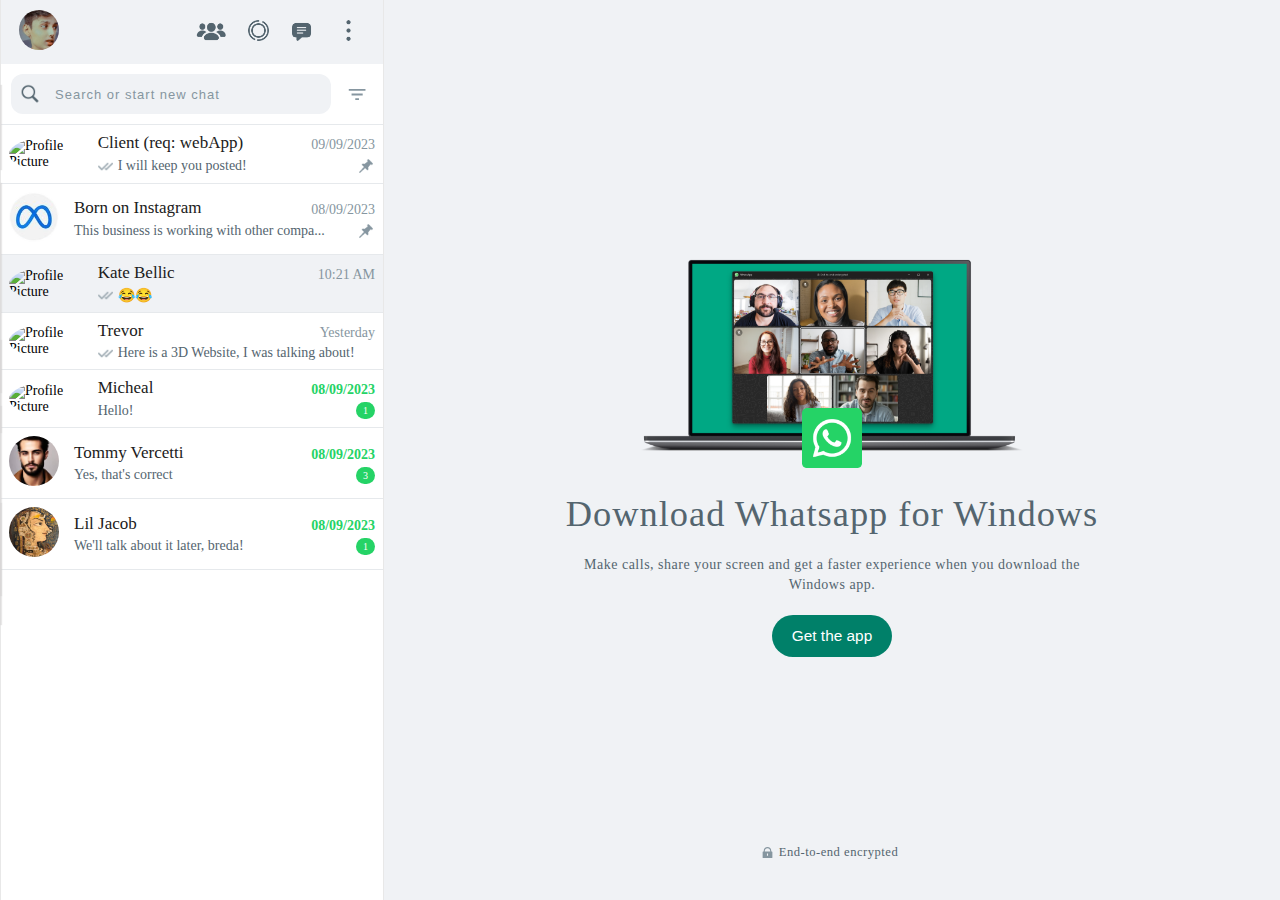
==== commit 421d1135: "Adding The Files" ====
--- a/index.html
+++ b/index.html
@@ -4,7 +4,7 @@
 <head>
     <meta charset="UTF-8">
     <meta name="viewport" content="width=device-width, initial-scale=1.0">
-    <title>WhatsApp</title>
+    <title>WhatsApp | Kishh Salvi</title>
     <link rel="stylesheet" href="./assets/css/style.css">
     <link rel="stylesheet" href="./assets/css/profile.css">
     <link rel="stylesheet" href="./assets/css/contact-info.css">
--- a/assets/css/style.css
+++ b/assets/css/style.css
@@ -0,0 +1,729 @@
+@font-face {
+    font-family: 'Segoe UI Regular';
+    font-style: normal;
+    font-weight: normal;
+    src: local('Segoe UI Regular'), url('Segoe UI.woff') format('woff');
+}
+
+* {
+    margin: 0;
+    padding: 0;
+    box-sizing: border-box;
+    font-size: 14px;
+}
+
+:root {
+    --primary-color: #008069;
+    --secondary-color: #f0f2f5;
+    --accent-color: #25d366;
+    --chat-bg: #d9fdd3;
+
+    --primary-font: 'Segoe UI Regular';
+
+    --dark-gray: #54656f;
+    --light-gray: #8696a0;
+    --mid-gray: #e6e9ec;
+    --white-color: #fff;
+}
+
+main {
+    display: flex;
+    height: 100vh;
+
+    overflow: hidden;
+    font-family: 'Segoe UI Regular';
+
+    position: relative;
+}
+
+.flex {
+    display: flex;
+    align-items: center;
+}
+
+.invisible {
+    display: none !important;
+}
+
+.visible {
+    display: block !important;
+}
+
+
+/********** Chats Listing **********/
+#chats {
+    background: var(--white-color);
+    border: 1px solid #e8e8e8;
+    border-top: 0px;
+    border-bottom: 0px;
+    width: 30%;
+}
+
+.chats__header {
+    background: var(--secondary-color);
+    padding: 10px 18px;
+
+    display: flex;
+    justify-content: space-between;
+}
+
+.chats__header--profile {
+    width: 40px;
+    height: 40px;
+    border-radius: 50%;
+
+    object-fit: cover;
+    cursor: pointer;
+}
+
+.chats__header__icons {
+    display: flex;
+    justify-content: space-between;
+    align-items: center;
+    gap: 18px;
+}
+
+.chats__header--icon img,
+.chats__search img {
+    width: 33px;
+    height: 33px;
+    object-fit: cover;
+
+    cursor: pointer;
+}
+
+.chats__header--icon--status img,
+.chats__header--icon--newChat img {
+    width: 25px;
+    height: 25px;
+    object-fit: cover;
+
+    cursor: pointer;
+}
+
+.chats__search {
+    display: flex;
+    align-items: center;
+    justify-content: space-between;
+
+    padding: 10px 15px 10px 10px;
+    border-bottom: 1px solid var(--mid-gray);
+}
+
+.chats__search--input {
+    background: var(--secondary-color);
+    display: flex;
+    padding: 10px 9px;
+    width: 100%;
+    margin-right: 15px;
+    border-radius: 12px;
+}
+
+.chats__search--input img {
+    width: 20px;
+    height: 20px;
+}
+
+.chats__search>img {
+    width: 28px;
+    height: 28px;
+}
+
+.chats__search--input input {
+    background: var(--secondary-color);
+    border: none;
+    outline: none;
+    padding: 0 15px;
+    width: 100%;
+
+    display: flex;
+}
+
+.chats__search--input input::placeholder {
+    color: var(--light-gray);
+    letter-spacing: 1px;
+    font-size: 13px;
+}
+
+.chats__listing {
+    overflow-y: scroll;
+    height: 100vh;
+    padding-bottom: 56px;
+}
+
+.chats__listing::-webkit-scrollbar,
+.opened__chat__body::-webkit-scrollbar,
+.contact__info__body::-webkit-scrollbar {
+    width: 5px;
+}
+
+.chats__listing::-webkit-scrollbar-thumb,
+.opened__chat__body::-webkit-scrollbar-thumb,
+.contact__info__body::-webkit-scrollbar-thumb {
+    background: #bbc1c6;
+}
+
+.chats__listing::-webkit-scrollbar-thumb:hover,
+.opened__chat__body::-webkit-scrollbar-thumb:hover,
+.contact__info__body::-webkit-scrollbar-thumb:hover {
+    background: #9d9d9d;
+}
+
+.chat {
+    display: flex;
+    align-items: center;
+    gap: 15px;
+
+    padding: 8px;
+    border-bottom: 1px solid var(--mid-gray);
+    cursor: pointer;
+    transition: .5s;
+}
+
+.chat:hover,
+.chat--active {
+    background: var(--secondary-color);
+}
+
+.chat:hover .chat__details--down-arrow {
+    display: inline-block;
+}
+
+.chat__profile figure img {
+    width: 50px;
+    height: 50px;
+    border-radius: 50%;
+
+    object-fit: cover;
+    cursor: pointer;
+}
+
+.chat__details {
+    width: 100%;
+}
+
+.chat__details img {
+    width: 18px;
+    height: 18px;
+    object-fit: contain;
+}
+
+.chat__details--heading {
+    width: 100%;
+    display: flex;
+    justify-content: space-between;
+    align-items: center;
+}
+
+.chat__details--heading h4 {
+    font-size: 17px;
+    font-weight: normal;
+    color: rgb(32, 32, 32);
+    font-family: 'Segoe UI Regular';
+
+    margin-bottom: 4px;
+}
+
+.chat__details--heading span {
+    color: var(--light-gray);
+    font-size: 1rem;
+}
+
+.unread .chat__details--heading span {
+    color: var(--accent-color);
+    font-size: 1rem;
+    font-weight: 600;
+}
+
+.unread--message--count {
+    background: var(--accent-color);
+    color: var(--white-color);
+    border-radius: 50px;
+    padding: 3px 7px;
+
+    font-size: x-small;
+}
+
+.chat__details--texts,
+.chat__details--texts p,
+.chat__details--texts div {
+    display: flex;
+    align-items: center;
+    justify-content: space-between;
+    gap: 5px;
+
+    font-family: 'Segoe UI Regular';
+    color: #3B4A54;
+}
+
+.chat__details--double-tick {
+    width: 15px !important;
+    height: 15px !important;
+    object-fit: contain;
+}
+
+.chat__details--texts p {
+    font-size: 1rem;
+    color: var(--dark-gray);
+}
+
+.chat__details--down-arrow {
+    display: none;
+    transition: 3s;
+}
+
+
+/********** An Opened Chat **********/
+#opened__chat {
+    width: 70%;
+    background: url('../images/chat-bg.png');
+
+    position: relative;
+
+    transition: left .1s;
+    transition: 70ms;
+}
+
+.opened__chat__header {
+    background: var(--secondary-color);
+    display: flex;
+    justify-content: space-between;
+
+    padding: 10px 18px;
+}
+
+.opened__chat__profile {
+    display: flex;
+    align-items: center;
+    gap: 15px;
+
+    cursor: pointer;
+}
+
+.opened__chat__profile h4 {
+    font-size: 17px;
+    font-weight: normal;
+    color: rgb(32, 32, 32);
+    font-family: 'Segoe UI Regular';
+}
+
+.opened__chat__profile span {
+    font-size: 14px;
+    color: var(--light-gray);
+    font-family: 'Segoe UI Regular';
+}
+
+.opened__chat__icons {
+    display: flex;
+    align-items: center;
+    gap: 15px;
+}
+
+.opened__chat-icon img {
+    width: 23px;
+    height: 23px;
+    object-fit: cover;
+    cursor: pointer;
+}
+
+.opened__chat-icon--menu img {
+    width: 28px;
+    height: 28px;
+    object-fit: cover;
+    cursor: pointer;
+}
+
+.opened__chat__body {
+    font-family: var(--primary-font);
+    padding: 20px 18px 140px 18px;
+
+    width: 100%;
+    height: 100vh;
+    text-align: center;
+
+    overflow-y: scroll;
+}
+
+.opened__chat__body-day {
+    background: var(--white-color);
+    color: var(--dark-gray);
+    padding: 5px 8px;
+    border-radius: 8px;
+
+    text-transform: uppercase;
+    font-size: small;
+}
+
+.opened__chat__body>p {
+    background: #ffeecd;
+    color: var(--dark-gray);
+    padding: 8px 10px;
+    width: fit-content;
+    margin: auto;
+    margin-top: 15px;
+    margin-bottom: 15px;
+    border-radius: 5px;
+    cursor: pointer;
+    font-size: small;
+}
+
+.opened__chat__body .sent-chat {
+    display: flex;
+    justify-content: end;
+}
+
+.received-chat .opened__chat--message-container {
+    justify-content: flex-start;
+}
+
+.opened__chat--message-container {
+    width: 60%;
+
+    display: flex;
+    align-items: center;
+    justify-content: end;
+    gap: 8px;
+
+    margin: 18px 15px;
+}
+
+.opened__chat--message-container>figure img {
+    width: 25px;
+    height: 25px;
+    object-fit: cover;
+
+    border-radius: 50px;
+    background: #c2c0bb;
+    padding: 2px;
+    cursor: pointer;
+
+    visibility: hidden;
+}
+
+.opened__chat--message-container .down-arrow {
+    width: 18px;
+    cursor: pointer;
+    margin: 0 5px;
+
+    visibility: hidden;
+}
+
+.opened__chat-sent--message {
+    background: var(--chat-bg);
+    border-radius: 8px;
+    border-top-right-radius: 0%;
+    padding: 10px 5px 5px 12px;
+    font-family: var(--primary-font);
+    line-height: 18px;
+    letter-spacing: .3px;
+
+    text-align: left;
+
+    position: relative;
+}
+
+.opened__chat-received--message {
+    background: var(--white-color);
+    border-radius: 8px;
+    border-top-left-radius: 0%;
+    padding: 10px 5px 5px 12px;
+    font-family: var(--primary-font);
+    line-height: 18px;
+    letter-spacing: .3px;
+
+    text-align: left;
+
+    position: relative;
+}
+
+.opened__chat-sent--message-triangle-shape .right {
+    width: 0;
+    height: 0;
+    border-top: 0px solid transparent;
+    border-bottom: 10px solid transparent;
+    border-left: 11px solid var(--chat-bg);
+    position: absolute;
+    top: 0%;
+    right: -1.5%;
+}
+
+.opened__chat-received--message-triangle-shape .right {
+    width: 0;
+    height: 0;
+    border-top: 0px solid transparent;
+    border-bottom: 10px solid transparent;
+    border-right: 11px solid var(--white-color);
+    position: absolute;
+    top: 0%;
+    left: -1.5%;
+}
+
+.opened__chat-sent--message .flex,
+.opened__chat-received--message .flex {
+    display: flex;
+}
+
+.opened__chat--message-container:hover .chat__sent__message-icon {
+    visibility: visible;
+}
+
+.opened__chat__seen-info {
+    display: flex;
+    align-items: center;
+    justify-content: end;
+    gap: 3px;
+}
+
+.opened__chat__seen-info span {
+    background: none;
+    padding: 0%;
+    margin: 0%;
+
+    color: var(--light-gray);
+    font-size: smaller;
+}
+
+.opened__chat__seen-info img {
+    width: 16px;
+    height: 16px;
+    object-fit: cover;
+}
+
+/* opened__chat__footer */
+.opened__chat__footer {
+    position: absolute;
+    bottom: 0%;
+    right: 0%;
+    background: var(--secondary-color);
+    width: 100%;
+    font-family: var(--primary-font);
+    padding: 11px 23px;
+
+    display: flex;
+    align-items: center;
+    justify-content: space-between;
+}
+
+.opened__chat__footer figure img {
+    width: 25px;
+    height: 25px;
+    object-fit: cover;
+
+    cursor: pointer;
+}
+
+.opened__chat__footer--smile-icon {
+    border-radius: 50px;
+}
+
+.opened__chat__footer input {
+    width: 87%;
+
+    border: none;
+    outline: none;
+    padding: 13px;
+    border-radius: 10px;
+}
+
+
+/********** App Banner **********/
+#banner {
+    background: var(--secondary-color);
+    padding: 10px 18px;
+    text-align: center;
+    transition: all 3s;
+
+    width: 70%;
+    height: 100vh;
+
+    display: flex;
+    flex-direction: column;
+    align-items: center;
+    justify-content: center;
+}
+
+.banner__image {
+    width: 60%;
+    margin-bottom: 1.5rem;
+}
+
+.banner h2 {
+    color: var(--dark-gray);
+    font-weight: lighter;
+    letter-spacing: 1px;
+    font-size: 2.6rem;
+
+    margin-bottom: .5rem;
+}
+
+#banner p {
+    color: var(--dark-gray);
+    font-weight: lighter;
+    letter-spacing: .5px;
+    line-height: 20px;
+    font-size: 1rem;
+
+    margin: 20px 5px;
+}
+
+.banner button {
+    background: var(--primary-color);
+    color: var(--white-color);
+    padding: 12px 20px;
+    font-weight: 500;
+    font-size: 1.1rem;
+
+    border: none;
+    outline: none;
+    cursor: pointer;
+    border-radius: 30px;
+}
+
+#banner .flex {
+    font-size: .5rem !important;
+    position: absolute;
+    bottom: 2%;
+}
+
+#banner .flex p {
+    color: var(--dark-gray);
+    font-size: .9rem !important;
+}
+
+/*********** Media Queries ***********/
+@media screen and (max-width: 768px) {
+    #chats {
+        border: 1px solid #e8e8e8;
+        min-width: 40%;
+    }
+
+    .chats__header {
+        padding: 9px 8px;
+    }
+
+    .chat__details--heading h4 {
+        font-size: 15px;
+    }
+
+    .chat__details--heading span {
+        font-size: 0.7rem;
+    }
+
+    .chat__details--texts p {
+        font-size: 0.9rem;
+    }
+
+    .opened__chat__footer {
+        padding: 10px;
+    }
+
+    .opened__chat__footer input {
+        width: 75%;
+        padding: 10px;
+    }
+}
+
+@media screen and (max-width: 426px) {
+    main {
+        /* overflow-x: auto; */
+    }
+
+    #chats {
+        min-width: -webkit-fill-available;
+        display: none;
+    }
+
+    .chats__header {
+        padding: 7px 12px;
+    }
+
+    #banner {
+        min-width: -webkit-fill-available;
+    }
+
+    .chats__listing {
+        padding-bottom: 48px;
+    }
+
+    #opened__chat {
+        width: 100%;
+        transition: all 3s;
+    }
+
+    .opened__chat__header {
+        padding: 10px;
+    }
+
+    .opened__chat__profile h4 {
+        font-size: 16px;
+    }
+
+    .opened__chat__profile span {
+        font-size: 12px;
+    }
+
+    .opened__chat__icons {
+        gap: 0px;
+    }
+
+    .opened__chat-icon img {
+        width: 20px;
+        height: 20px;
+    }
+
+    .opened__chat-icon--menu img {
+        width: 25px;
+        height: 25px;
+    }
+
+    .opened__chat__body-day {
+        font-size: smaller;
+    }
+
+    .opened__chat__body>p {
+        font-size: smaller;
+    }
+
+    .opened__chat__body {
+        padding: 12px 12px 100px 12px;
+    }
+
+    .opened__chat--message-container {
+        width: 90%;
+        gap: 6px;
+        margin: 15px 10px;
+    }
+
+    .opened__chat-sent--message .flex p {
+        font-size: 12px;
+    }
+
+    .opened__chat-sent--message,
+    .opened__chat-received--message {
+        padding: 9px 5px 2px 10px;
+        line-height: 15px;
+    }
+
+    .opened__chat--message-container .down-arrow {
+        width: 13px;
+    }
+
+    .opened__chat-sent--message, .opened__chat-received--message .flex p {
+        font-size: 12px;
+    }
+
+    .opened__chat__footer {
+        padding: 8px;
+    }
+
+    .opened__chat__footer figure img {
+        width: 19px;
+        height: 19px;
+    }
+
+    .opened__chat__footer input {
+        width: 72%;
+        padding: 7px;
+        border-radius: 8px;
+    }
+}--- a/assets/css/profile.css
+++ b/assets/css/profile.css
@@ -0,0 +1,235 @@
+#profile {
+    width: 30%;
+    height: 100vh;
+
+    position: absolute;
+    left: -30%;
+    transition: left .1s;
+    transition: 70ms;
+}
+
+.profile__header {
+    background: var(--primary-color);
+    padding: 40px 20px 20px;
+
+    display: flex;
+    align-items: center;
+    gap: 15px;
+}
+
+.profile__header svg {
+    width: 25px;
+    fill: var(--white-color);
+    cursor: pointer;
+}
+
+.profile__header h4 {
+    color: var(--white-color);
+    font-size: 1.2rem;
+    font-weight: 600;
+    letter-spacing: 1px;
+}
+
+.profile__body {
+    background: var(--secondary-color);
+    padding: 35px 0px;
+    height: 100%;
+
+}
+
+.profile__body figure {
+    position: relative;
+    width: fit-content;
+
+    margin: auto;
+}
+
+.profile__body figure::before {
+    content: "";
+    position: absolute;
+    top: 0;
+    left: 0;
+    width: 100%;
+    height: 100%;
+    background-color: rgba(67, 67, 67, 0.724);
+    border-radius: 100%;
+    cursor: pointer;
+
+    opacity: 0;
+    transition: 0.3s;
+}
+
+.profile__body figure:hover::before,
+.profile__body figure:hover .profile__hover-text {
+    opacity: 1;
+}
+
+.profile__body figure figcaption {
+    opacity: 0;
+    position: absolute;
+    top: 40%;
+    text-align: center;
+    width: 100%;
+    cursor: pointer;
+}
+
+.profile__hover-text svg {
+    width: 28px;
+    margin: auto;
+    fill: var(--white-color);
+}
+
+.profile__hover-text p {
+    color: var(--white-color);
+    font-weight: 600;
+    letter-spacing: 1px;
+    font-size: 1rem;
+    text-transform: uppercase;
+}
+
+.profile__body figure img {
+    width: 200px;
+    height: 200px;
+    object-fit: contain;
+    cursor: pointer;
+
+    margin: auto;
+    display: block;
+
+    border: 1px solid #dadada;
+    background: var(--white-color);
+    border-radius: 100%;
+}
+
+.profile__body__info {
+    background: var(--white-color);
+    margin: 20px 0;
+    padding: 17px;
+
+    box-shadow: 1px 1px 1px 1px #d4d2d282;
+}
+
+.profile__body__info span {
+    color: var(--primary-color);
+    font-size: 15px;
+}
+
+.profile__body__info h5,
+.profile__body__info p {
+    color: #404040;
+    font-size: 17px;
+    font-weight: normal;
+}
+
+.profile__body__info .profile__body__info-name {
+    display: flex;
+    align-items: center;
+    justify-content: space-between;
+
+    margin-top: 15px;
+}
+
+.profile__body__info .profile__body__info-name svg,
+.profile__body__info svg {
+    width: 25px;
+    fill: var(--light-gray);
+    cursor: pointer;
+}
+
+.profile__body__info>.flex {
+    display: flex;
+    align-items: center;
+    justify-content: space-between;
+
+    border-bottom: 1px solid var(--primary-color);
+    margin-top: 12px;
+    transition: .3s;
+}
+
+.profile__body__info .flex input {
+    width: 80%;
+    border: none;
+    outline: none;
+    font-size: 17px;
+
+    padding: 0px 5px;
+
+    transition: .3s;
+}
+
+.profile__body__info .flex img {
+    width: 20px;
+    height: 20px;
+
+    border-radius: 100%;
+    margin-right: 5px;
+    cursor: pointer;
+}
+
+.profile__body>p {
+    color: var(--dark-gray);
+    padding: 0 17px;
+}
+
+@media screen and (max-width: 426px) {
+    #profile {
+        width: 100%;
+        height: 100vh;
+        position: absolute;
+        left: -100%;
+        transition: 70ms;
+
+        overflow-y: auto;
+    }
+
+    .profile__header {
+        padding: 35px 16px 16px;
+        gap: 12px;
+    }
+
+    .profile__body figure img {
+        width: 220px;
+        height: 220px;
+    }
+
+    .profile__body {
+        padding: 30px 0px;
+    }
+
+    .profile__header svg {
+        width: 20px;
+    }
+
+    .profile__body__info {
+        padding: 13px;
+    }
+
+    .profile__body__info div svg {
+        width: 20px;
+    }
+
+    .profile__body>p {
+        font-size: 12px;
+    }
+}
+
+@media screen and (min-width: 650px) and (max-width: 768px) {
+    #profile {
+        width: 40%;
+        height: 100vh;
+        left: -40%;
+
+        overflow-y: auto;
+    }
+
+    .profile__header {
+        padding: 35px 17px 17px;
+        gap: 12px;
+    }
+
+    .profile__body figure img {
+        width: 235px;
+        height: 235px;
+    }
+
+}--- a/assets/css/contact-info.css
+++ b/assets/css/contact-info.css
@@ -0,0 +1,307 @@
+#contact-info {
+    background: var(--secondary-color);
+    width: 30%;
+    height: 100vh;
+
+    position: absolute;
+    right: -30%;
+
+    transition: left .1s;
+    transition: 70ms;
+}
+
+.contact__info__header {
+    display: flex;
+    align-items: center;
+    gap: 20px;
+
+    padding: 21px 22px;
+    border-left: 1px solid var(--mid-gray);
+}
+
+.contact__info__header svg {
+    width: 17px;
+    height: 17px;
+    object-fit: cover;
+    fill: var(--dark-gray);
+
+    cursor: pointer;
+}
+
+.contact__info__header span {
+    font-size: medium;
+    font-family: var(--primary-font);
+}
+
+.contact__info__body {
+    height: 100vh;
+    overflow-y: auto;
+}
+
+.contact__info__body__profile {
+    background: var(--white-color);
+    padding: 40px 20px 20px;
+    box-shadow: 1px 1px 1px 1px #d4d2d282;
+
+    text-align: center;
+}
+
+.contact__info__body__profile figure img {
+    width: 200px;
+    height: 200px;
+    object-fit: cover;
+    cursor: pointer;
+
+    margin: auto;
+    margin-bottom: 12px;
+    display: block;
+
+    border: 1px solid #dadada;
+    border-radius: 100%;
+}
+
+.contact__info__body__profile h4 {
+    color: rgb(32, 32, 32);
+    font-size: 22px;
+    font-weight: 500;
+    font-family: var(--primary-font);
+}
+
+.contact__info__body__profile p {
+    color: var(--dark-gray);
+    font-size: 16px;
+    font-weight: 500;
+    font-family: var(--primary-font);
+}
+
+/* About */
+.contact__info__body__about {
+    background: var(--white-color);
+    padding: 20px 30px;
+    margin-top: 10px;
+    box-shadow: 1px 1px 1px 1px #d4d2d282;
+}
+
+.contact__info__body__about span {
+    color: var(--dark-gray);
+    font-size: 15px;
+}
+
+.contact__info__body__about p {
+    font-size: 15px;
+    margin-top: 5px;
+}
+
+/* Medias */
+.contact__info__body__media {
+    background: var(--white-color);
+    padding: 20px 30px;
+    margin-top: 10px;
+    box-shadow: 1px 1px 1px 1px #d4d2d282;
+}
+
+.contact__info__body__media .flex {
+    display: flex;
+    align-items: center;
+    justify-content: space-between;
+    gap: 8px;
+
+    cursor: pointer;
+}
+
+.contact__info__body__media .flex span {
+    color: var(--dark-gray);
+    font-size: 15px;
+}
+
+.contact__info__body__media .flex div svg,
+.contact__info__body__otherOptions svg {
+    width: 17px;
+    height: 17px;
+    object-fit: cover;
+    fill: var(--dark-gray);
+
+    cursor: pointer;
+}
+
+.contact__info__body__media-images {
+    display: flex;
+    align-items: center;
+    justify-content: center;
+    gap: 10px;
+
+    margin-top: 22px;
+}
+
+.contact__info__body__media-images figure {
+    background: var(--mid-gray);
+    padding: 0px 10px;
+    border-radius: 12px;
+
+    position: relative;
+    cursor: pointer;
+}
+
+.contact__info__body__media-images figure img {
+    width: 100px;
+    height: 100px;
+    object-fit: contain;
+}
+
+.contact__info__body__media-images figure .mask {
+    background: linear-gradient(transparent, #00000084);
+    border-radius: 0 0 12px 12px;
+    width: 100%;
+    height: 30%;
+
+    position: absolute;
+    bottom: 0%;
+    left: 0%;
+}
+
+.contact__info__body__otherOptions {
+    background: var(--white-color);
+    padding: 20px 0px;
+    margin: 10px 0 80px 0;
+    box-shadow: 1px 1px 1px 1px #d4d2d282;
+}
+
+.contact__info__body__otherOptions .flex {
+    display: flex;
+    align-items: center;
+    justify-content: space-between;
+    gap: 8px;
+
+    margin-bottom: 20px;
+    padding: 0 30px;
+    cursor: pointer;
+}
+
+.contact__info__body__otherOptions .encryption--flex {
+    display: flex;
+    gap: 13px;
+
+    margin-bottom: 20px;
+    padding: 0 30px;
+    cursor: pointer;
+}
+
+.contact__info__body__otherOptions .flex div svg {
+    margin-right: 10px;
+}
+
+.contact__info__body__otherOptions span {
+    font-family: var(--primary-font);
+    color: #000000de;
+    font-size: 17px;
+}
+
+.contact__info__body__otherOptions .encryption--flex div p {
+    color: var(--dark-gray);
+    font-size: small;
+}
+
+.contact__info__body__otherOptions .deletion--flex {
+    display: flex;
+    align-items: center;
+    gap: 10px;
+
+    cursor: pointer;
+    padding: 17px 30px;
+}
+
+.contact__info__body__otherOptions .deletion--flex:hover {
+    background: var(--secondary-color);
+}
+
+.contact__info__body__otherOptions .deletion--flex svg {
+    fill: red;
+
+    width: 22px;
+    height: 22px;
+}
+
+.contact__info__body__otherOptions .deletion--flex span {
+    color: red;
+}
+
+@media screen and (max-width: 426px) {
+    #contact-info {
+        background: var(--secondary-color);
+        width: 100%;
+        height: 100vh;
+        right: -100%;
+    }
+
+    .contact__info__body__profile figure img {
+        width: 180px;
+        height: 180px;
+    }
+
+    .contact__info__body__profile h4 {
+        font-size: 20px;
+    }
+
+    .contact__info__body__profile p {
+        font-size: 14px;
+    }
+
+    .contact__info__body__about {
+        padding: 20px;
+    }
+
+    .contact__info__body__media {
+        padding: 15px;
+    }
+
+    .contact__info__body__media-images figure img {
+        width: 70px;
+        height: 70px;
+    }
+}
+
+@media screen and (min-width:426px) and (max-width: 768px) {
+    #contact-info {
+        background: var(--secondary-color);
+        width: 40%;
+        right: -40%;
+    }
+
+    .contact__info__body__profile {
+        padding: 20px;
+    }
+
+    .contact__info__body__profile figure img {
+        width: 170px;
+        height: 170px;
+    }
+
+    .contact__info__body__profile h4 {
+        font-size: 17px;
+    }
+
+    .contact__info__body__profile p {
+        font-size: 12px;
+    }
+
+    .contact__info__body__about {
+        padding: 18px 25px;
+    }
+
+    .contact__info__body__about p {
+        font-size: 13px;
+    }
+
+    .contact__info__body__media {
+        padding: 20px;
+    }
+
+    .contact__info__body__media-images figure {
+        padding: 0px 7px;
+    }
+
+    .contact__info__body__media-images figure img {
+        width: 70px;
+        height: 70px;
+    }
+}--- a/assets/css/community.css
+++ b/assets/css/community.css
@@ -0,0 +1,180 @@
+#community {
+    width: 30%;
+
+    position: absolute;
+    left: -30%;
+    transition: 100ms;
+}
+
+.community__body {
+    background: var(--secondary-color);
+    padding-bottom: 1px;
+}
+
+.new__community {
+    background: var(--white-color);
+    margin-bottom: 15px;
+    padding: 17px;
+    gap: 15px;
+
+    box-shadow: 1px 1px 1px 1px #d4d2d282;
+    cursor: pointer;
+    transition: .5s;
+}
+
+.new__community:hover {
+    background: var(--secondary-color);
+}
+
+.new__community--icon img,
+.community__body--header img {
+    width: 45px;
+    height: 45px;
+    object-fit: cover;
+    padding: 8px;
+
+    background: var(--secondary-color);
+    border-radius: 12px;
+}
+
+.new__community span {
+    font-size: 18px;
+    font-family: var(--primary-font);
+    font-weight: 500;
+}
+
+.community__body--header {
+    background: var(--white-color);
+    /* margin-bottom: 10px; */
+    padding: 17px;
+
+    display: flex;
+    align-items: center;
+    gap: 15px;
+
+    cursor: pointer;
+    transition: .5s;
+}
+
+.community__body--header h5 {
+    font-size: 17px;
+    font-weight: 600;
+    font-family: var(--primary-font);
+}
+
+.community {
+    background: var(--white-color);
+    box-shadow: 1px 1px 1px 1px #d4d2d282;
+    margin-bottom: 15px;
+}
+
+.community .flex {
+    display: flex;
+    align-items: center;
+    justify-content: space-between;
+    gap: 15px;
+
+    padding: 8px;
+    transition: .3s;
+    cursor: pointer;
+}
+
+.community .flex .flex svg {
+    width: 45px;
+    height: 45px;
+
+    background: var(--chat-bg);
+    border-radius: 13px;
+    padding: 9px;
+}
+
+.community .flex .flex span {
+    font-size: 17px;
+    font-weight: 500;
+}
+
+.community p {
+    font-size: 15px;
+    font-weight: 400;
+
+    color: var(--dark-gray);
+}
+
+.community .flex svg {
+    width: 25px;
+    height: 25px;
+    fill: var(--dark-gray);
+}
+
+.community .flex .green--dot {
+    width: 10px;
+    height: 10px;
+    background: var(--accent-color);
+
+    display: inline-block;
+    border-radius: 100%;
+}
+
+.community a {
+    text-decoration: none;
+    padding: 15px 0px 15px 75px;
+    display: block;
+    color: var(--primary-color);
+    font-size: 17px;
+    font-weight: bold;
+    font-family: var(--primary-font);
+
+    transition: .3s;
+}
+
+.community a:hover,
+.community .flex:hover {
+    background: var(--secondary-color);
+}
+
+@media screen and (max-width: 426px) {
+    #community {
+        width: 100%;
+        left: -100%;
+    }
+
+    .community .flex {
+        gap: 10px;
+        padding: 4px;
+    }
+
+    .community .flex .flex svg {
+        width: 40px;
+        height: 40px;
+        border-radius: 13px;
+        padding: 8px;
+    }
+
+    .community .flex .flex span {
+        font-size: 15px;
+    }
+
+    .community p {
+        font-size: 13px;
+    }
+
+    .community__body--header {
+        padding: 8px;
+        gap: 8px;
+    }
+
+    .new__community--icon img, .community__body--header img {
+        width: 40px;
+        height: 40px;
+        padding: 8px;
+    }
+
+    .community__body--header h5 {
+        font-size: 15px;
+    }
+
+    .community a {
+        padding: 15px 0px 15px 75px;
+        font-size: 15px;
+    }
+}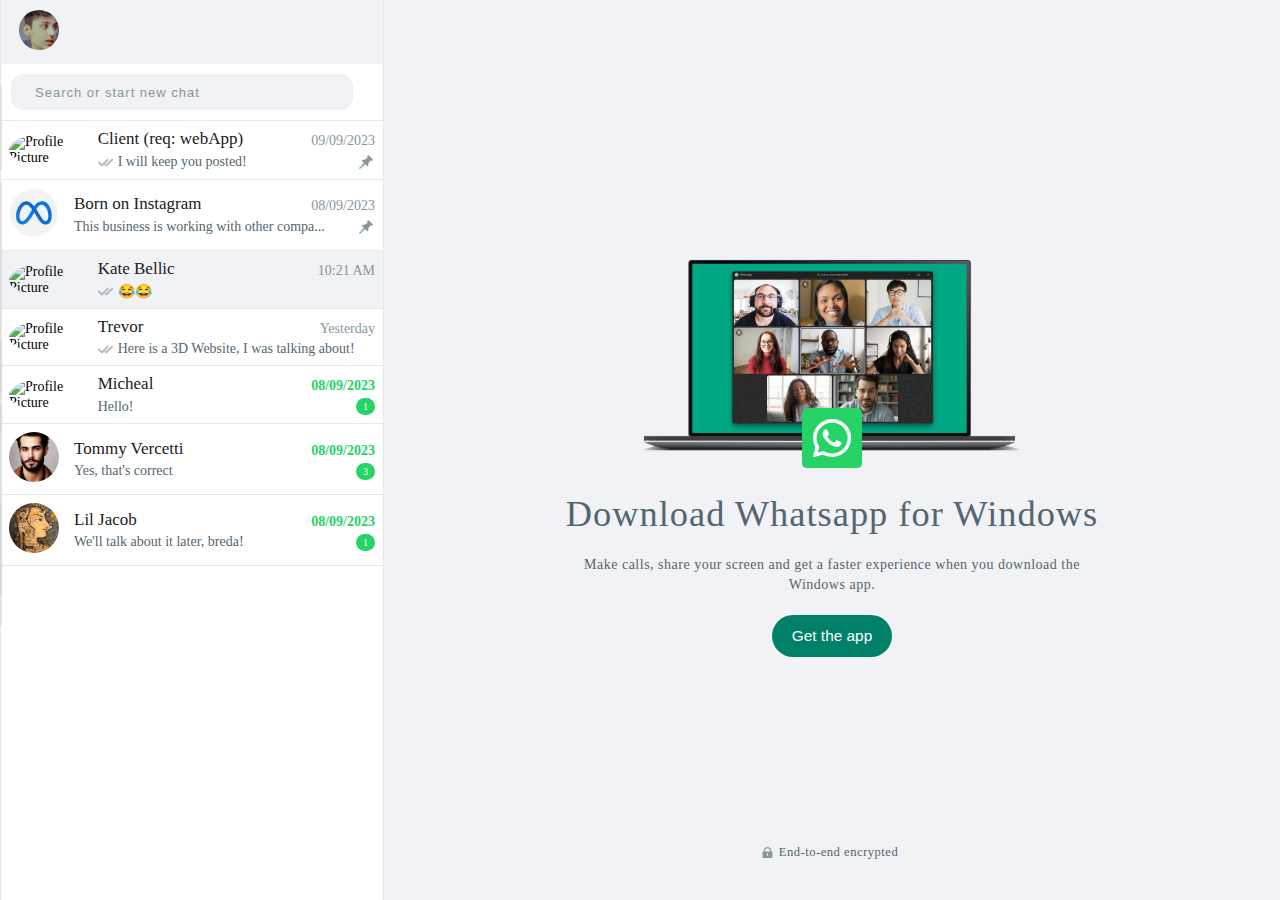
==== commit 4fe771a0: "Updating the code" ====
--- a/index.html
+++ b/index.html
@@ -4,11 +4,13 @@
 <head>
     <meta charset="UTF-8">
     <meta name="viewport" content="width=device-width, initial-scale=1.0">
-    <title>WhatsApp | Kishh Salvi</title>
+    <title>WhatsApp</title>
+    <link href="https://cdn.jsdelivr.net/npm/remixicon@3.5.0/fonts/remixicon.css" rel="stylesheet">
     <link rel="stylesheet" href="./assets/css/style.css">
     <link rel="stylesheet" href="./assets/css/profile.css">
     <link rel="stylesheet" href="./assets/css/contact-info.css">
     <link rel="stylesheet" href="./assets/css/community.css">
+    <link rel="stylesheet" href="./assets/css/new-chat.css">
 </head>
 
 <body>
@@ -208,6 +210,93 @@
             </div>
         </section>
 
+        <!-- New Chat -->
+        <section id="new__chat" class="">
+            <div class="new-chat__header profile__header">
+                <svg xmlns="http://www.w3.org/2000/svg" id="new-chat_left_arrow" viewBox="0 0 24 24">
+                    <path
+                        d="M7.82843 10.9999H20V12.9999H7.82843L13.1924 18.3638L11.7782 19.778L4 11.9999L11.7782 4.22168L13.1924 5.63589L7.82843 10.9999Z">
+                    </path>
+                </svg>
+                <h4>New Chat</h4>
+            </div>
+            <div class="new-chat__body">
+                <div class="new-chat__search">
+                    <i class="ri-search-line"></i>
+                    <input type="text" placeholder="Search name or number">
+                </div>
+                <section>
+                    <div class="new-chat__community flex">
+                        <div class="new-chat__community-icon">
+                            <img src="./assets/Icons/community.png" alt="Community">
+                        </div>
+                        <span>New group</span>
+                    </div>
+                    <div class="new-chat__community flex">
+                        <div class="new-chat__community-icon">
+                            <img src="./assets/Icons/community.png" alt="Community">
+                        </div>
+                        <span>New community</span>
+                    </div>
+                    <h4>Contacts on WhatsApp</h4>
+                    <div class="new-chat__contact-list">
+                        <h4>A</h4>
+                        <div class="new-chat__contact">
+                            <div class="contact__picture">
+                                <img src="./assets/images/profile-2.jpg" alt="">
+                            </div>
+                            <div class="contact-details">
+                                <h5>Arya Jha</h5>
+                                <p>Battery about to die</p>
+                            </div>
+                        </div>
+                        <hr class="new-chat__divider">
+                        <div class="new-chat__contact">
+                            <div class="contact__picture">
+                                <img src="./assets/images/profile-3.jpg" alt="">
+                            </div>
+                            <div class="contact-details">
+                                <h5>Arian Bellic</h5>
+                                <p>Available</p>
+                            </div>
+                        </div>
+                        <hr class="new-chat__divider">
+                        <div class="new-chat__contact">
+                            <div class="contact__picture">
+                                <img src="./assets/images/profile-4.jpg" alt="">
+                            </div>
+                            <div class="contact-details">
+                                <h5>Angel</h5>
+                                <p>Life is a Fairytale 🪄</p>
+                            </div>
+                        </div>
+                        <hr class="new-chat__divider">
+                        <h4>B</h4>
+                        <div class="new-chat__contact">
+                            <div class="contact__picture">
+                                <img src="./assets/images/profile-6.jpg" alt="">
+                            </div>
+                            <div class="contact-details">
+                                <h5>Bisai Pape</h5>
+                                <p>Available</p>
+                            </div>
+                        </div>
+                        <hr class="new-chat__divider">
+                        <div class="new-chat__contact">
+                            <div class="contact__picture">
+                                <img src="./assets/images/profile-5.jpeg" alt="">
+                            </div>
+                            <div class="contact-details">
+                                <h5>Bobby Yusuf</h5>
+                                <p>Lambo 🚗</p>
+                            </div>
+                        </div>
+                        <hr class="new-chat__divider">
+                    </div>
+                </section>
+            </div>
+        </section>
+
 
         <!-- Chats Listing -->
         <section id="chats" class="">
@@ -218,29 +307,25 @@
                 </figure>
                 <div class="chats__header__icons">
                     <div class="chats__header--icon">
-                        <img src="./assets/Icons/community.png" onclick="showCommunity()" alt="Community">
-                    </div>
-                    <div class="chats__header--icon--status">
-                        <img src="./assets/Icons/round-48.png" alt="Status">
-                    </div>
-                    <div class="chats__header--icon--newChat">
-                        <img src="./assets/Icons/comments.png" alt="New chat">
+                        <i class="ri-team-fill" onclick="showCommunity()"></i>
                     </div>
                     <div class="chats__header--icon">
-                        <img src="./assets/Icons/menu-vertical.png" alt="Menu">
+                        <i class="ri-donut-chart-line" onclick="window.location.href='status.html'"></i>
+                    </div>
+                    <div class="chats__header--icon">
+                        <i class="ri-chat-new-fill" onclick="showNewChat()"></i>
+                    </div>
+                    <div class="chats__header--icon">
+                        <i class="ri-more-2-line"></i>
                     </div>
                 </div>
             </div>
             <div class="chats__search">
                 <div class="chats__search--input">
-                    <img src="./assets/Icons/search.png" alt="">
+                    <i class="ri-search-line"></i>
                     <input type="text" placeholder="Search or start new chat">
                 </div>
-                <!-- <img src="./assets/Icons/" alt=""> -->
-                <svg xmlns="http://www.w3.org/2000/svg" viewBox="0 0 24 24" width="25px" height="25px" fill="#8696a0"
-                    style="cursor: pointer;">
-                    <path d="M10 18H14V16H10V18ZM3 6V8H21V6H3ZM6 13H18V11H6V13Z"></path>
-                </svg>
+                <i class="ri-filter-3-line"></i>
             </div>
             <div class="chats__listing">
                 <div class="chat">
@@ -900,7 +985,7 @@
         </section>
     </main>
 
-    <script src="script.js"></script>
+    <script src="./assets/js/script.js"></script>
 </body>
 
 </html>--- a/assets/css/style.css
+++ b/assets/css/style.css
@@ -20,6 +20,7 @@
 
     --primary-font: 'Segoe UI Regular';
 
+    --clr-border: #950000;
     --dark-gray: #54656f;
     --light-gray: #8696a0;
     --mid-gray: #e6e9ec;
@@ -83,11 +84,15 @@
     gap: 18px;
 }
 
-.chats__header--icon img,
-.chats__search img {
+
+.chats__search img,
+.chats__header--icon i {
     width: 33px;
     height: 33px;
     object-fit: cover;
+
+    font-size: 22px;
+    color: var(--dark-gray);
 
     cursor: pointer;
 }
@@ -119,14 +124,10 @@
     border-radius: 12px;
 }
 
-.chats__search--input img {
-    width: 20px;
-    height: 20px;
-}
-
-.chats__search>img {
-    width: 28px;
-    height: 28px;
+.chats__search i {
+    font-size: 19px;
+    color: var(--dark-gray);
+    cursor: pointer;
 }
 
 .chats__search--input input {
--- a/assets/css/new-chat.css
+++ b/assets/css/new-chat.css
@@ -0,0 +1,146 @@
+#new__chat {
+    width: 30%;
+
+    position: absolute;
+    left: -30%;
+    z-index: 9999;
+    transition: 100ms;
+}
+
+.new-chat__body {
+    background: var(--white-color);
+    padding-bottom: 1px;
+    padding-top: 15px;
+}
+
+.new-chat__search {
+    background-color: var(--secondary-color);
+    padding: 5px 20px;
+    margin: 0 15px;
+    border-radius: 10px;
+
+    display: flex;
+    align-items: center;
+    gap: 10px;
+}
+
+.new-chat__search i {
+    font-size: 15px;
+    cursor: pointer;
+}
+
+.new-chat__search input {
+    width: 100%;
+    border: none;
+    outline: none;
+    padding: 5px;
+    background-color: var(--secondary-color);
+}
+
+.new-chat__community,
+.new-chat__community {
+    background: var(--white-color);
+    margin-bottom: 2px;
+    padding: 10px 20px;
+    gap: 15px;
+
+    box-shadow: 1px 1px 1px 1px #d4d2d282;
+    cursor: pointer;
+    transition: .5s;
+}
+
+.new-chat__community:hover,
+.new-chat__contact:hover {
+    background: var(--secondary-color);
+}
+
+.new-chat__community-icon img {
+    width: 45px;
+    height: 45px;
+    object-fit: cover;
+    padding: 8px;
+
+    background: var(--accent-color);
+    border-radius: 12px;
+}
+
+.new-chat__community span {
+    font-size: 17px;
+    font-family: var(--primary-font);
+}
+
+.new-chat__body h4 {
+    font-size: 17px;
+    font-weight: 500;
+    text-transform: uppercase;
+    color: var(--primary-color);
+
+    margin: 10px;
+}
+
+.new-chat__contact-list {
+    padding: 10px 0px;
+
+    position: relative;
+}
+
+.new-chat__contact {
+    display: flex;
+    align-items: center;
+    gap: 10px;
+    padding: 8px 20px;
+
+    cursor: pointer;
+    transition: .5s;
+}
+
+.contact__picture img {
+    width: 50px;
+    height: 50px;
+    object-fit: cover;
+
+    border-radius: 50px;
+}
+
+.contact-details h5 {
+    color: #000;
+    font-weight: 500;
+    font-size: 16px;
+}
+
+.contact-details p {
+    margin: 0;
+    font-size: 14px;
+    font-weight: normal;
+    color: var(--dark-gray);
+}
+
+.new-chat__contact-list h4 {
+    color: var(--primary-color);
+    padding: 0px 31px;
+}
+
+.new-chat__divider {
+    border: 1px solid rgba(188, 188, 188, 0.299);
+    width: 82%;
+    position: absolute;
+    right: 0%;
+}
+
+.new-chat__body section {
+    height: 100vh;
+    overflow-y: scroll;
+
+    padding-bottom: 200px;
+}
+
+.new-chat__body section::-webkit-scrollbar {
+    width: 8px;
+    background-color: var(--white-color);
+}
+
+.new-chat__body section::-webkit-scrollbar-thumb {
+    background-color: var(--mid-gray);
+    width: 8px;
+    border-radius: 10px;
+}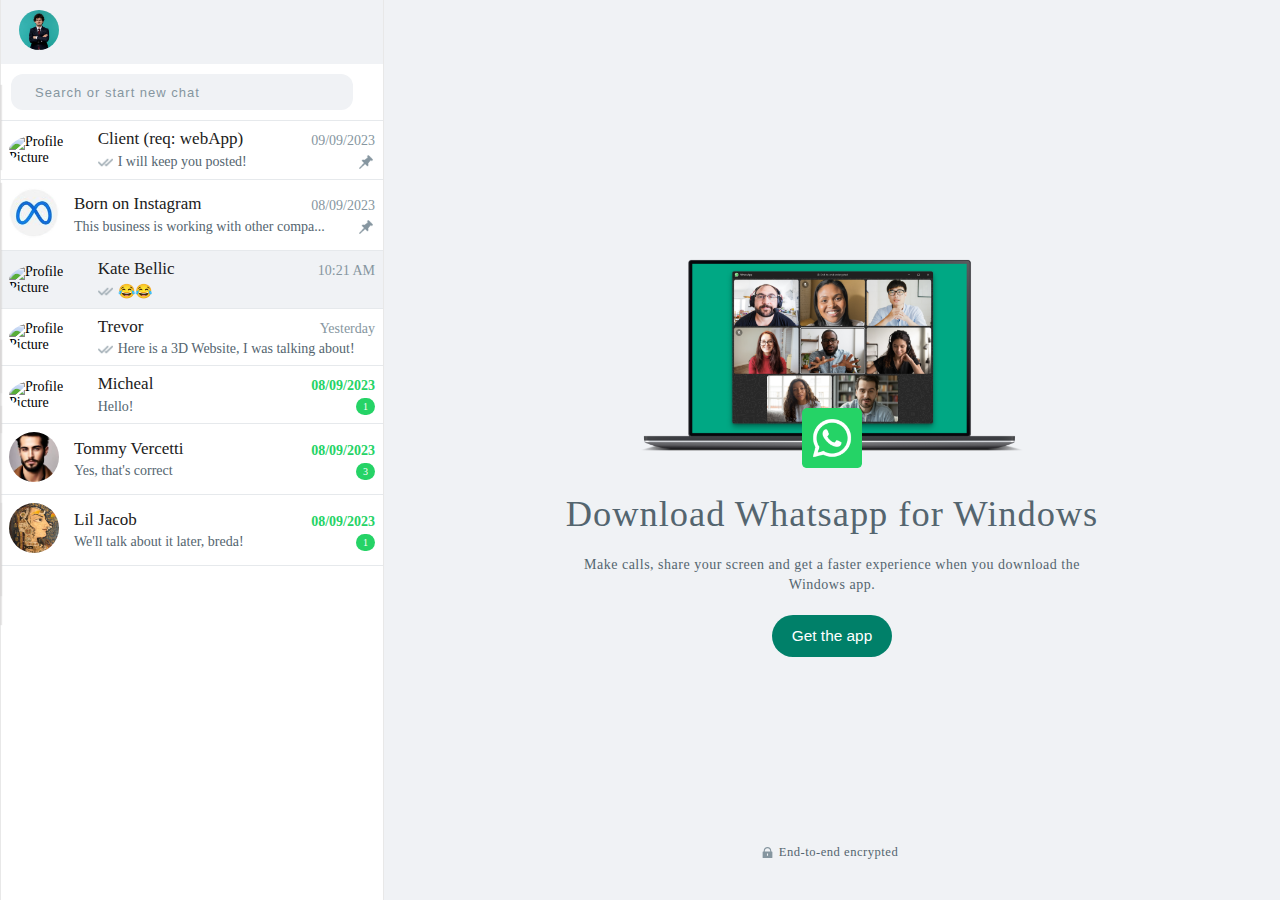
==== commit 4dd6b75a: "Changed DP" ====
--- a/index.html
+++ b/index.html
@@ -11,6 +11,8 @@
     <link rel="stylesheet" href="./assets/css/contact-info.css">
     <link rel="stylesheet" href="./assets/css/community.css">
     <link rel="stylesheet" href="./assets/css/new-chat.css">
+	<link rel="shortcut icon" href="./android-chrome-512x512.png" type="image/x-icon">
+
 </head>
 
 <body>
@@ -37,7 +39,7 @@
                     </figcaption>
                     <input type="file" id="fileInput"
                         style="display: none; position: absolute;height: 100%;width: 100%;" accept="image/*">
-                    <img src="./assets/images/profile-1.jpeg" alt="" id="profile-picture">
+                    <img src="./DP.jpeg" alt="" id="profile-picture">
                 </figure>
                 <div class="profile__body__info">
                     <span>Your name</span>
@@ -302,7 +304,7 @@
         <section id="chats" class="">
             <div class="chats__header">
                 <figure>
-                    <img src="./assets/images/profile-1.jpeg" onclick="showProfile()" alt="Profile"
+                    <img src="./DP.jpeg" onclick="showProfile()" alt="Profile"
                         class="chats__header--profile">
                 </figure>
                 <div class="chats__header__icons">
@@ -988,4 +990,4 @@
     <script src="./assets/js/script.js"></script>
 </body>
 
-</html>+</html>
